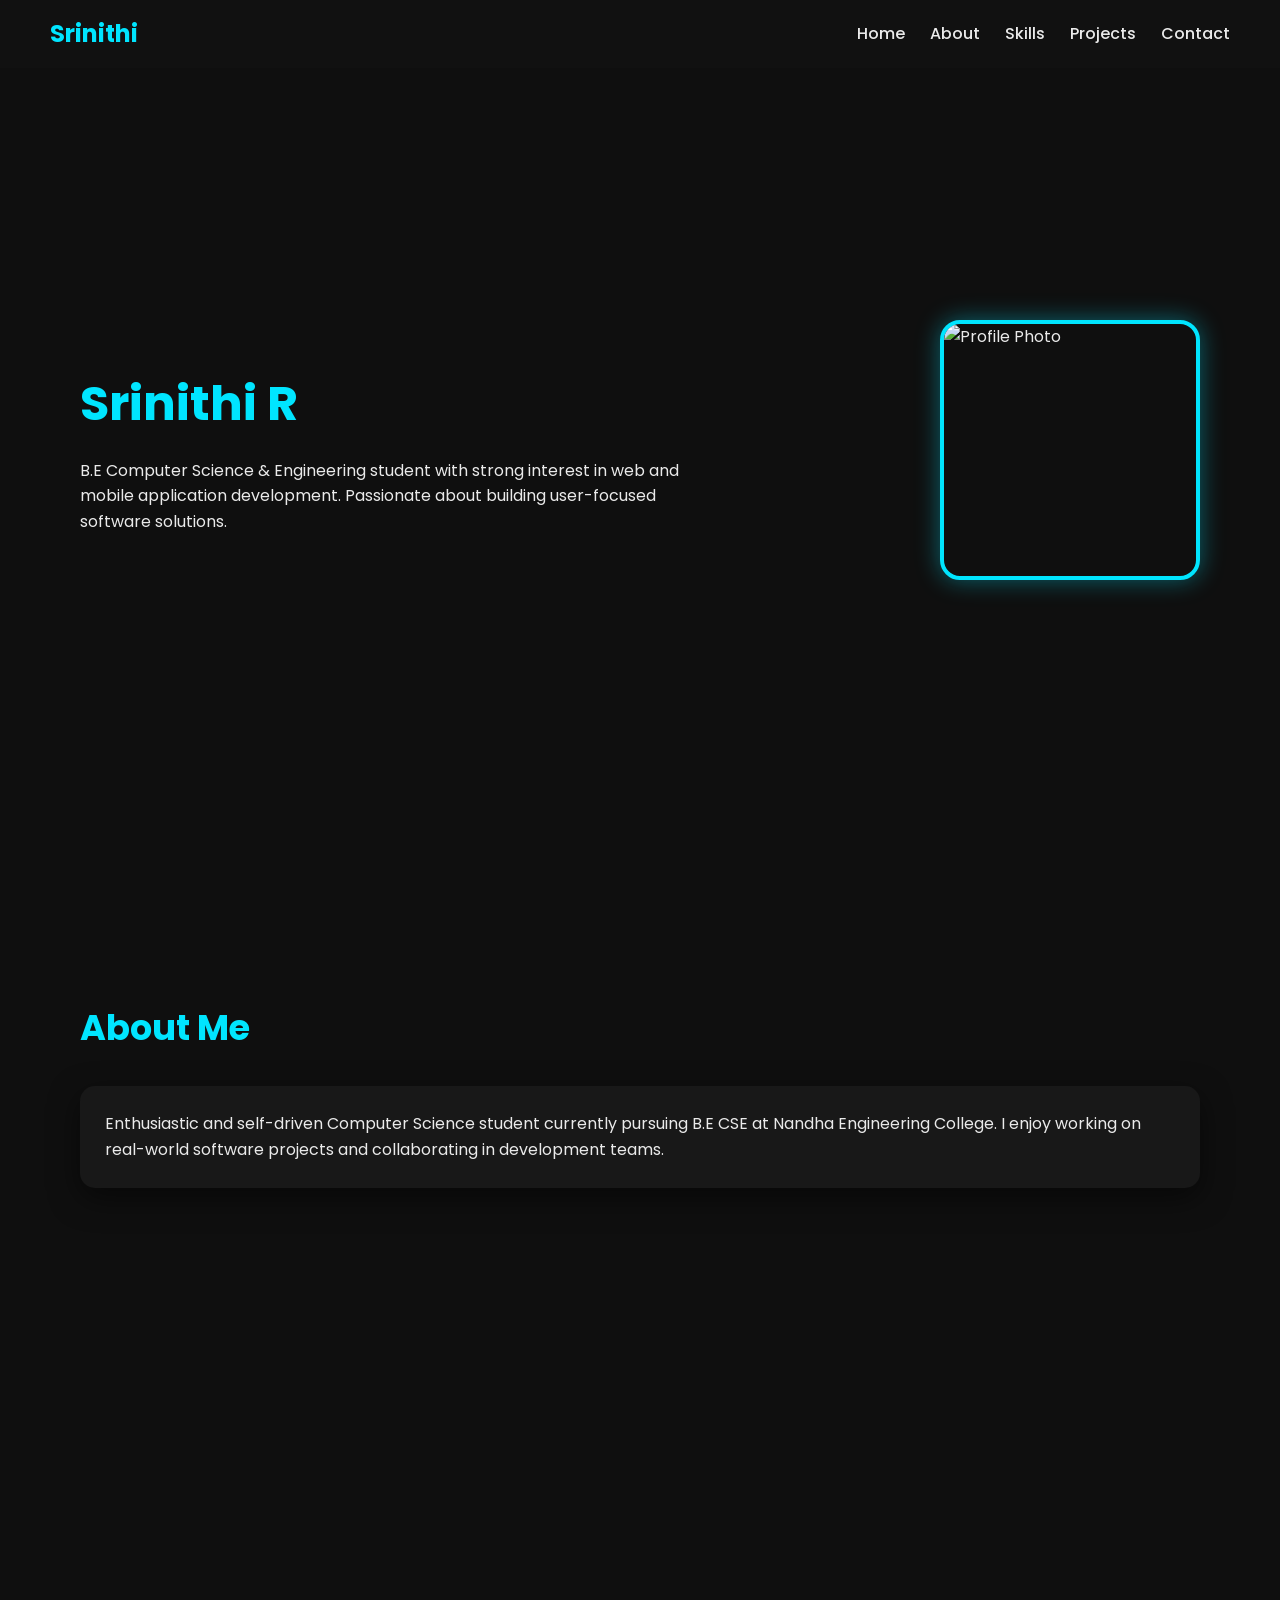
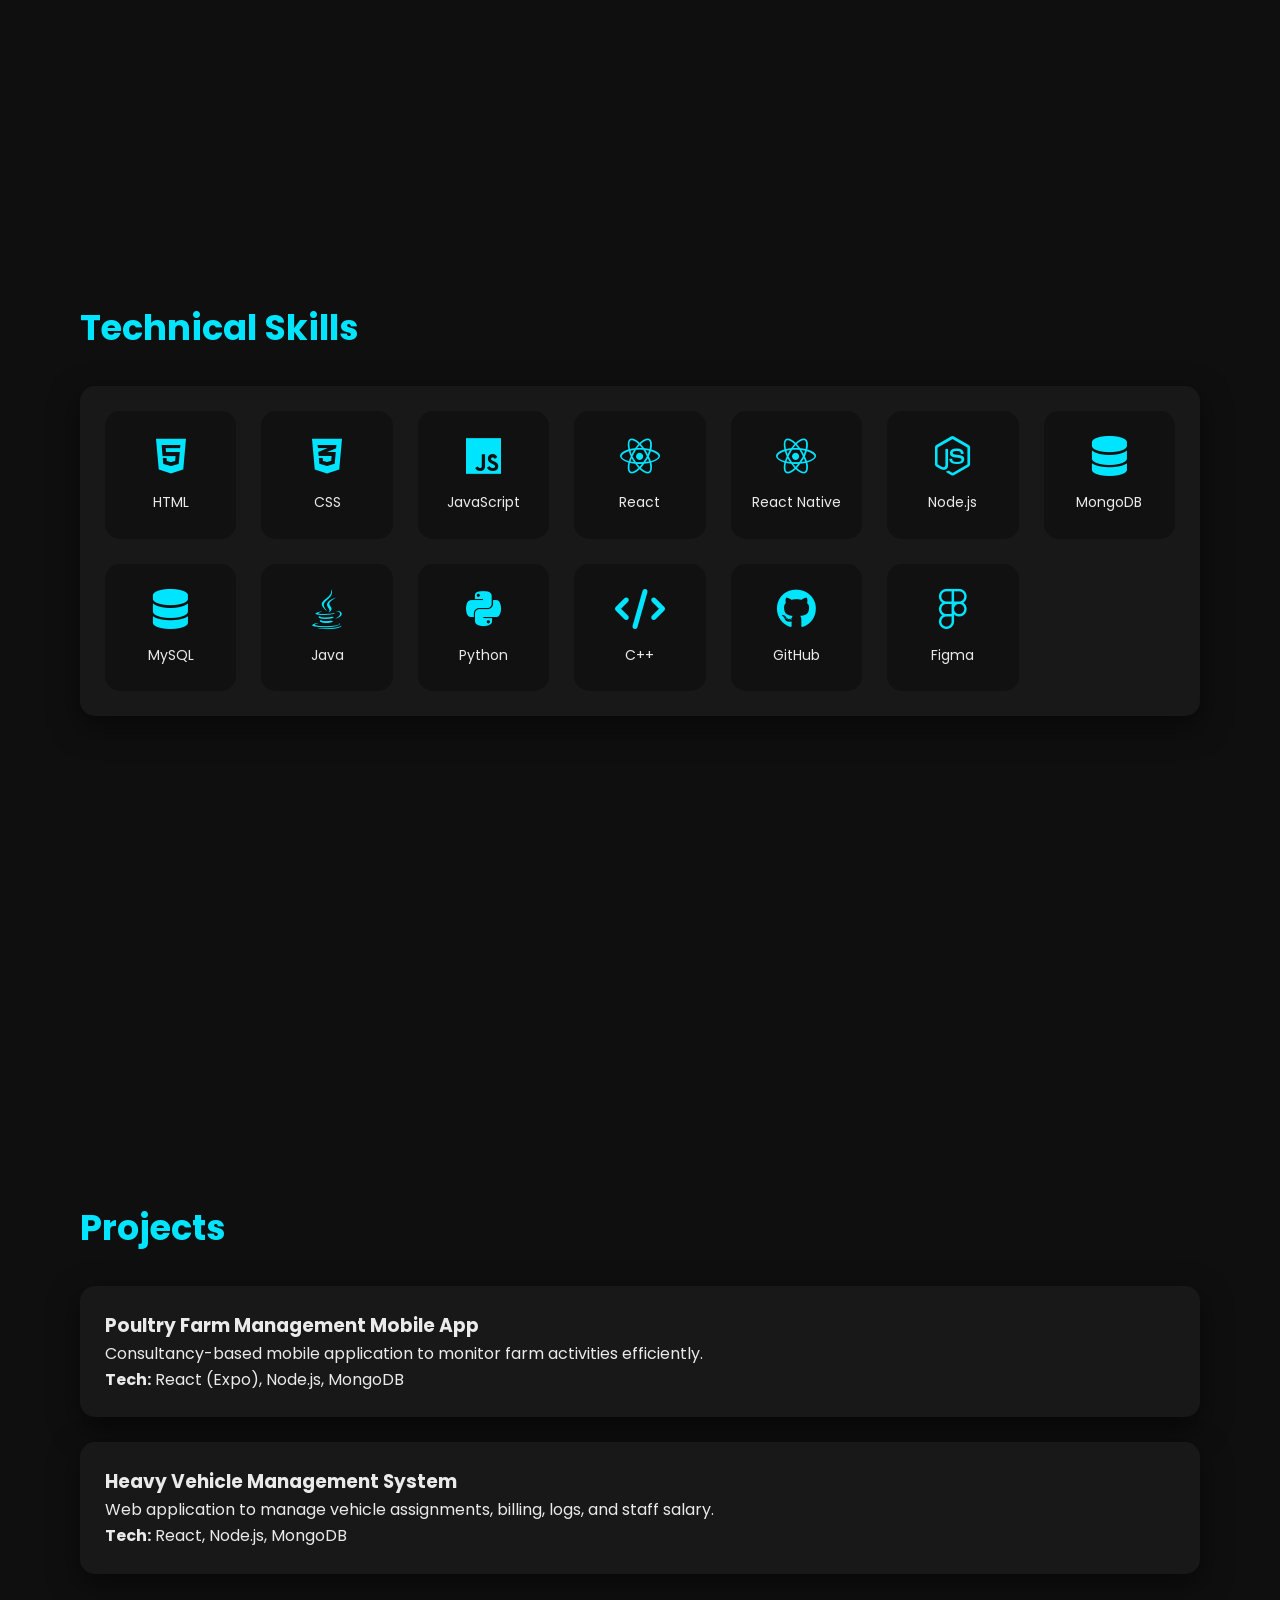
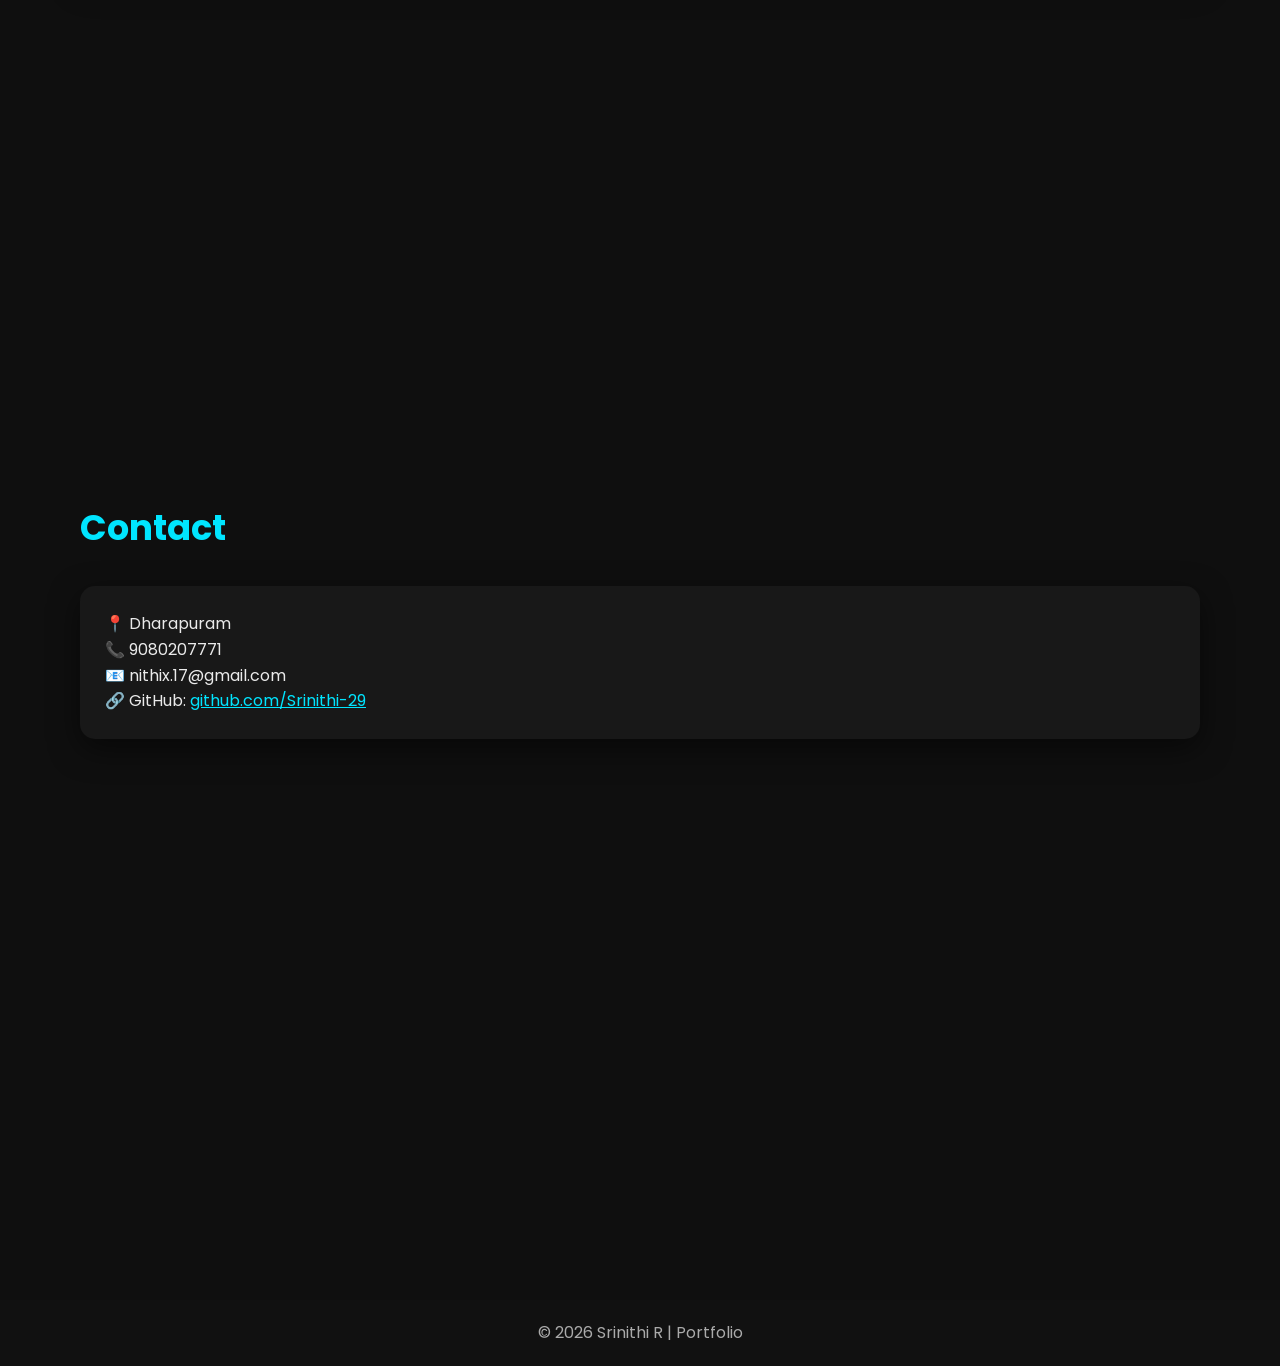
==== portfolio.html @ c56f1a08 "Add files via upload" ====
<!DOCTYPE html>
<html lang="en">
<head>
  <meta charset="UTF-8" />
  <meta name="viewport" content="width=device-width, initial-scale=1.0"/>
  <title>Srinithi R | Portfolio</title>

  <!-- Google Font -->
  <link href="https://fonts.googleapis.com/css2?family=Poppins:wght@300;400;600&display=swap" rel="stylesheet">

  <!-- AOS Animation -->
  <link href="https://unpkg.com/aos@2.3.1/dist/aos.css" rel="stylesheet">

  <link rel="stylesheet" href="https://cdnjs.cloudflare.com/ajax/libs/font-awesome/6.5.1/css/all.min.css">


  <style>
    * {
      margin: 0;
      padding: 0;
      box-sizing: border-box;
      font-family: 'Poppins', sans-serif;
    }

    html {
      scroll-behavior: smooth;
    }

    body {
      background: #0f0f0f;
      color: #eaeaea;
      line-height: 1.6;
    }

    /* Navbar */
    nav {
      position: fixed;
      width: 100%;
      background: #111;
      padding: 15px 50px;
      display: flex;
      justify-content: space-between;
      align-items: center;
      z-index: 1000;
    }

    nav h2 {
      color: #00e5ff;
    }

    nav ul {
      display: flex;
      list-style: none;
    }

    nav ul li {
      margin-left: 25px;
    }

    nav ul li a {
      text-decoration: none;
      color: #eaeaea;
      font-weight: 500;
    }

    nav ul li a:hover {
      color: #00e5ff;
    }

    section {
      padding: 100px 80px;
      min-height: 100vh;
    }

    /* Hero Section */
    .hero {
      display: flex;
      align-items: center;
      justify-content: space-between;
      gap: 50px;
    }

    .hero-text h1 {
      font-size: 3rem;
      color: #00e5ff;
    }

    .hero-text p {
      margin-top: 15px;
      max-width: 600px;
    }

    /* Profile Photo Frame */
    .profile-frame {
      width: 260px;
      height: 260px;
      border-radius: 20px;
      border: 4px solid #00e5ff;
      overflow: hidden;
      box-shadow: 0 0 25px rgba(0,229,255,0.4);
    }

    .profile-frame img {
      width: 100%;
      height: 100%;
      object-fit: cover;
    }

    h2.section-title {
      font-size: 2.2rem;
      color: #00e5ff;
      margin-bottom: 30px;
    }

    .card {
      background: #181818;
      padding: 25px;
      border-radius: 15px;
      margin-bottom: 25px;
      box-shadow: 0 10px 30px rgba(0,0,0,0.5);
    }

    .skills span {
      display: inline-block;
      background: #00e5ff;
      color: #000;
      padding: 8px 15px;
      margin: 8px;
      border-radius: 20px;
      font-size: 14px;
    }

    footer {
      background: #111;
      text-align: center;
      padding: 20px;
      color: #aaa;
    }

    a {
      color: #00e5ff;
    }

    @media(max-width: 900px) {
      .hero {
        flex-direction: column;
        text-align: center;
      }
      nav {
        padding: 15px 25px;
      }
      section {
        padding: 100px 30px;
      }
    }

    .skills-icons {
  display: grid;
  grid-template-columns: repeat(auto-fit, minmax(120px, 1fr));
  gap: 25px;
  text-align: center;
}

.skill {
  background: #111;
  padding: 25px 10px;
  border-radius: 15px;
  transition: transform 0.3s ease, box-shadow 0.3s ease;
}

.skill i {
  font-size: 40px;
  color: #00e5ff;
  margin-bottom: 10px;
}

.skill p {
  font-size: 14px;
  margin-top: 5px;
}

.skill:hover {
  transform: translateY(-8px);
  box-shadow: 0 10px 30px rgba(0,229,255,0.4);
}

  </style>
</head>
<body>

<!-- Navbar -->
<nav>
  <h2>Srinithi</h2>
  <ul>
    <li><a href="#home">Home</a></li>
    <li><a href="#about">About</a></li>
    <li><a href="#skills">Skills</a></li>
    <li><a href="#projects">Projects</a></li>
    <li><a href="#contact">Contact</a></li>
  </ul>
</nav>

<!-- Hero -->
<section class="hero" id="home">
  <div class="hero-text" data-aos="fade-right">
    <h1>Srinithi R</h1>
    <p>
      B.E Computer Science & Engineering student with strong interest in
      web and mobile application development. Passionate about building
      user-focused software solutions.
    </p>
  </div>

  <!-- PROFILE PHOTO FRAME -->
  <div class="profile-frame" data-aos="fade-left">
    <!-- 🔽 Replace this URL with your profile photo link -->
    <img src="https://via.placeholder.com/300" alt="Profile Photo">
  </div>
</section>

<!-- About -->
<section id="about">
  <h2 class="section-title" data-aos="fade-up">About Me</h2>
  <div class="card" data-aos="fade-up">
    <p>
      Enthusiastic and self-driven Computer Science student currently pursuing
      B.E CSE at Nandha Engineering College. I enjoy working on real-world
      software projects and collaborating in development teams.
    </p>
  </div>
</section>

<!-- Skills -->
<section id="skills">
  <h2 class="section-title" data-aos="fade-up">Technical Skills</h2>

  <div class="card skills-icons" data-aos="zoom-in">

    <div class="skill">
      <i class="fa-brands fa-html5"></i>
      <p>HTML</p>
    </div>

    <div class="skill">
      <i class="fa-brands fa-css3-alt"></i>
      <p>CSS</p>
    </div>

    <div class="skill">
      <i class="fa-brands fa-js"></i>
      <p>JavaScript</p>
    </div>

    <div class="skill">
      <i class="fa-brands fa-react"></i>
      <p>React</p>
    </div>

    <div class="skill">
      <i class="fa-brands fa-react"></i>
      <p>React Native</p>
    </div>

    <div class="skill">
      <i class="fa-brands fa-node-js"></i>
      <p>Node.js</p>
    </div>

    <div class="skill">
      <i class="fa-solid fa-database"></i>
      <p>MongoDB</p>
    </div>

    <div class="skill">
      <i class="fa-solid fa-database"></i>
      <p>MySQL</p>
    </div>

    <div class="skill">
      <i class="fa-brands fa-java"></i>
      <p>Java</p>
    </div>

    <div class="skill">
      <i class="fa-brands fa-python"></i>
      <p>Python</p>
    </div>

    <div class="skill">
      <i class="fa-solid fa-code"></i>
      <p>C++</p>
    </div>

    <div class="skill">
      <i class="fa-brands fa-github"></i>
      <p>GitHub</p>
    </div>

    <div class="skill">
      <i class="fa-brands fa-figma"></i>
      <p>Figma</p>
    </div>

  </div>
</section>


<!-- Projects -->
<section id="projects">
  <h2 class="section-title" data-aos="fade-up">Projects</h2>

  <div class="card" data-aos="fade-right">
    <h3>Poultry Farm Management Mobile App</h3>
    <p>
      Consultancy-based mobile application to monitor farm activities
      efficiently.
      <br><strong>Tech:</strong> React (Expo), Node.js, MongoDB
    </p>
  </div>

  <div class="card" data-aos="fade-left">
    <h3>Heavy Vehicle Management System</h3>
    <p>
      Web application to manage vehicle assignments, billing, logs, and staff salary.
      <br><strong>Tech:</strong> React, Node.js, MongoDB
    </p>
  </div>
</section>

<!-- Contact -->
<section id="contact">
  <h2 class="section-title" data-aos="fade-up">Contact</h2>
  <div class="card" data-aos="zoom-in">
    <p>📍 Dharapuram</p>
    <p>📞 9080207771</p>
    <p>📧 nithix.17@gmail.com</p>
    <p>🔗 GitHub: <a href="https://github.com/Srinithi-29" target="_blank">github.com/Srinithi-29</a></p>
  </div>
</section>

<footer>
  © 2026 Srinithi R | Portfolio
</footer>

<!-- AOS Script -->
<script src="https://unpkg.com/aos@2.3.1/dist/aos.js"></script>
<script>
  AOS.init({
    duration: 1000,
    once: true
  });
</script>

</body>
</html>
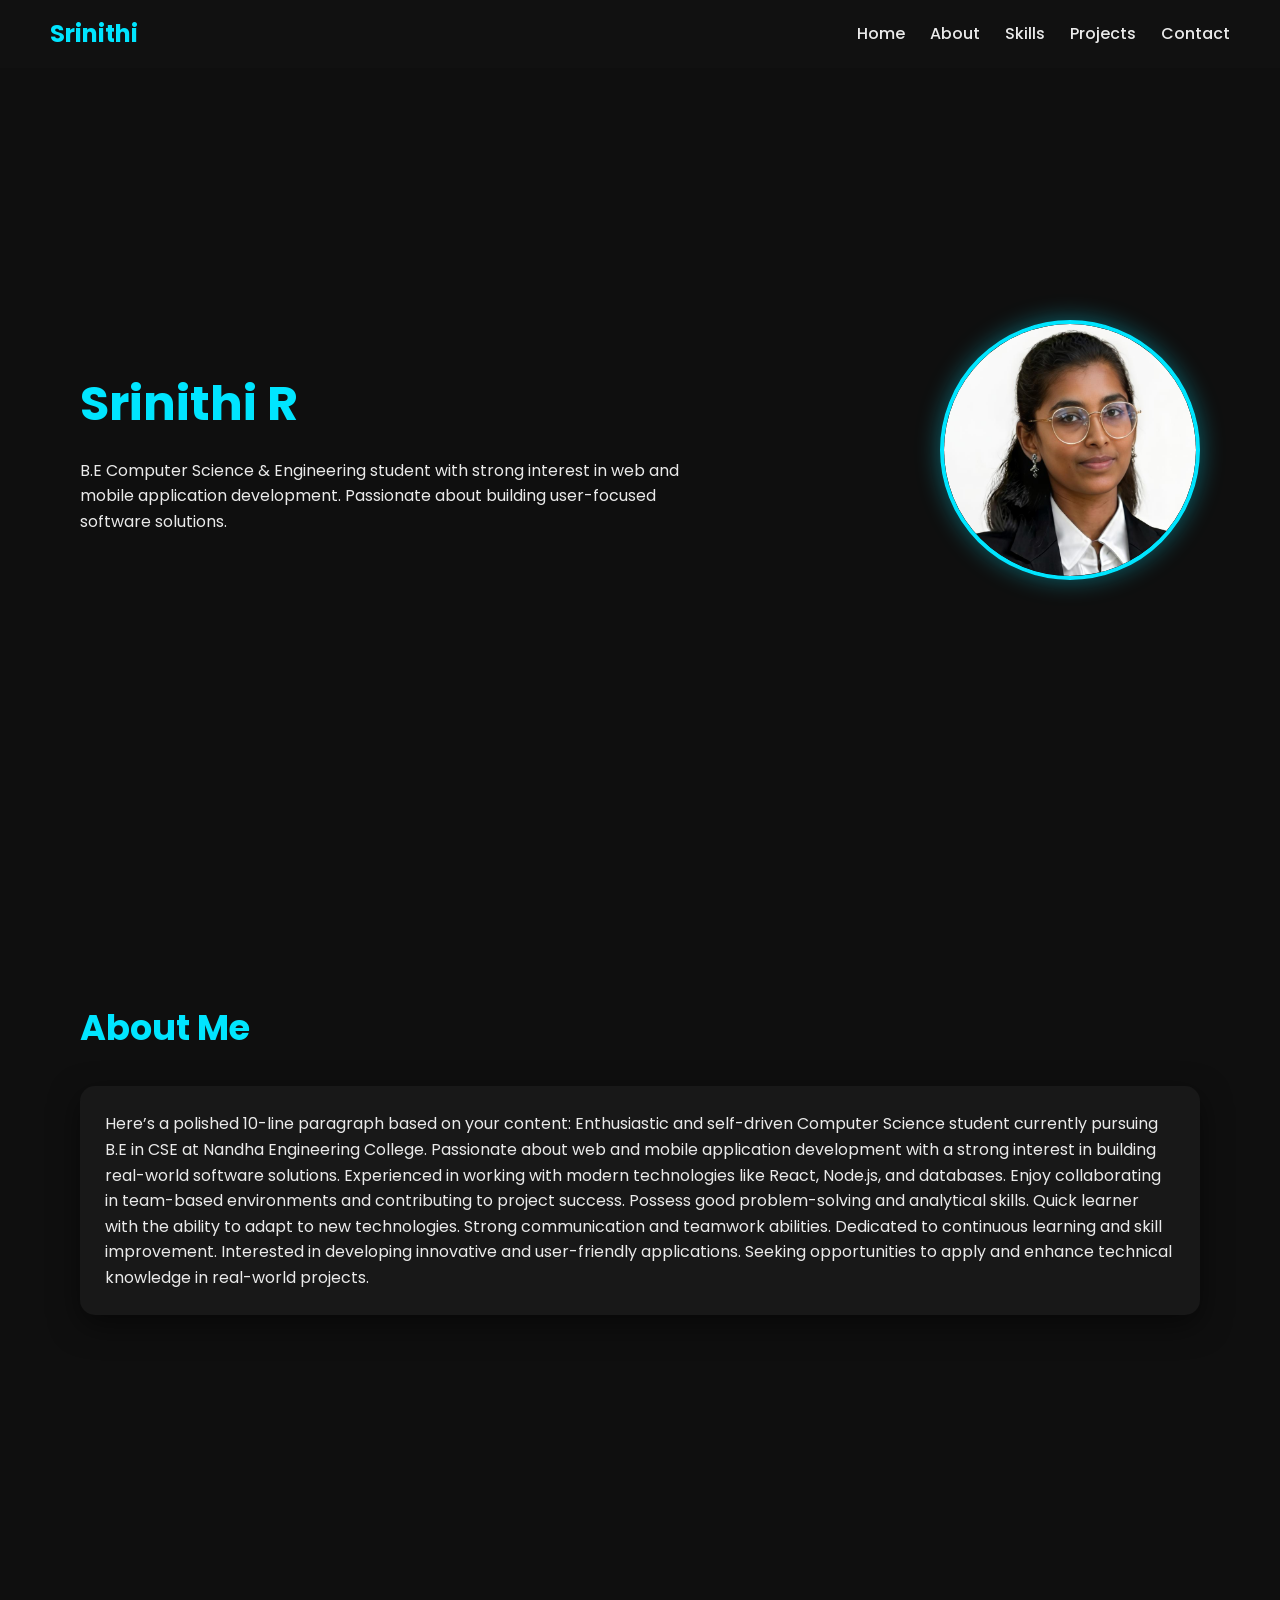
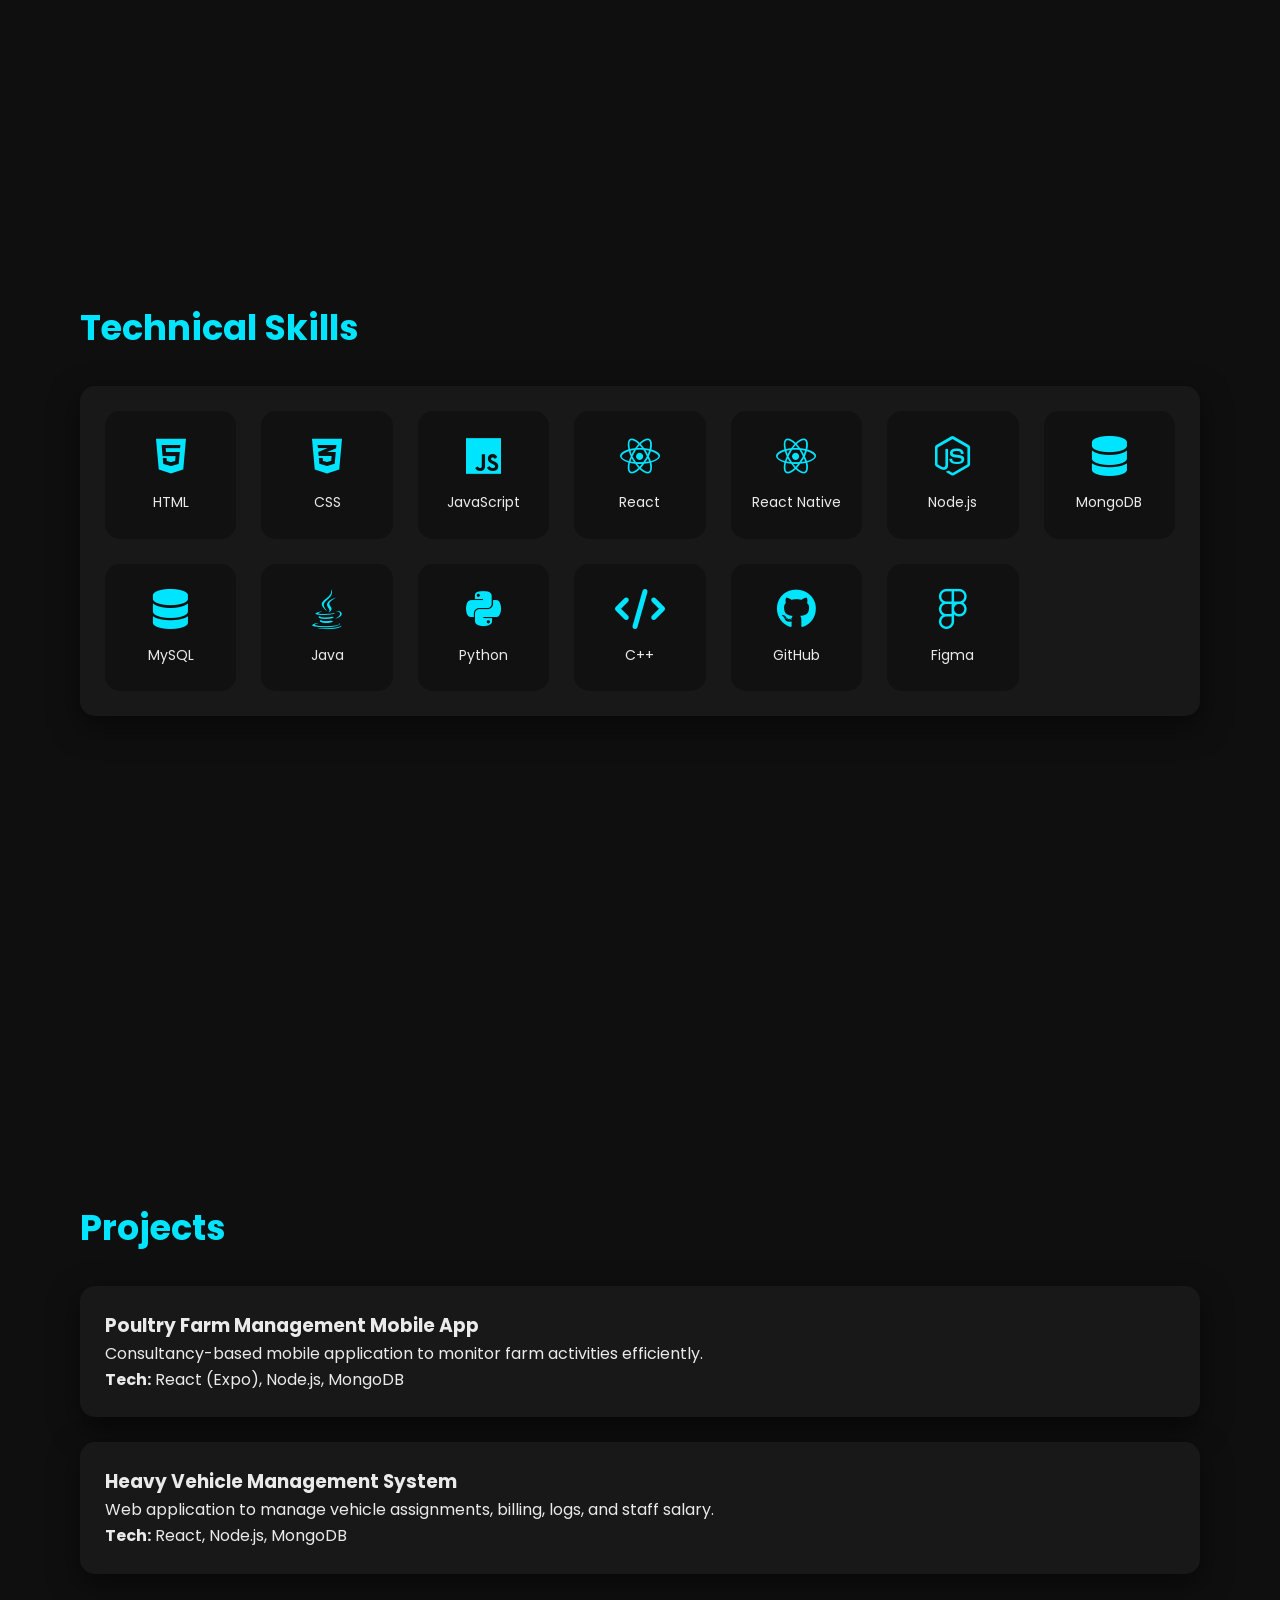
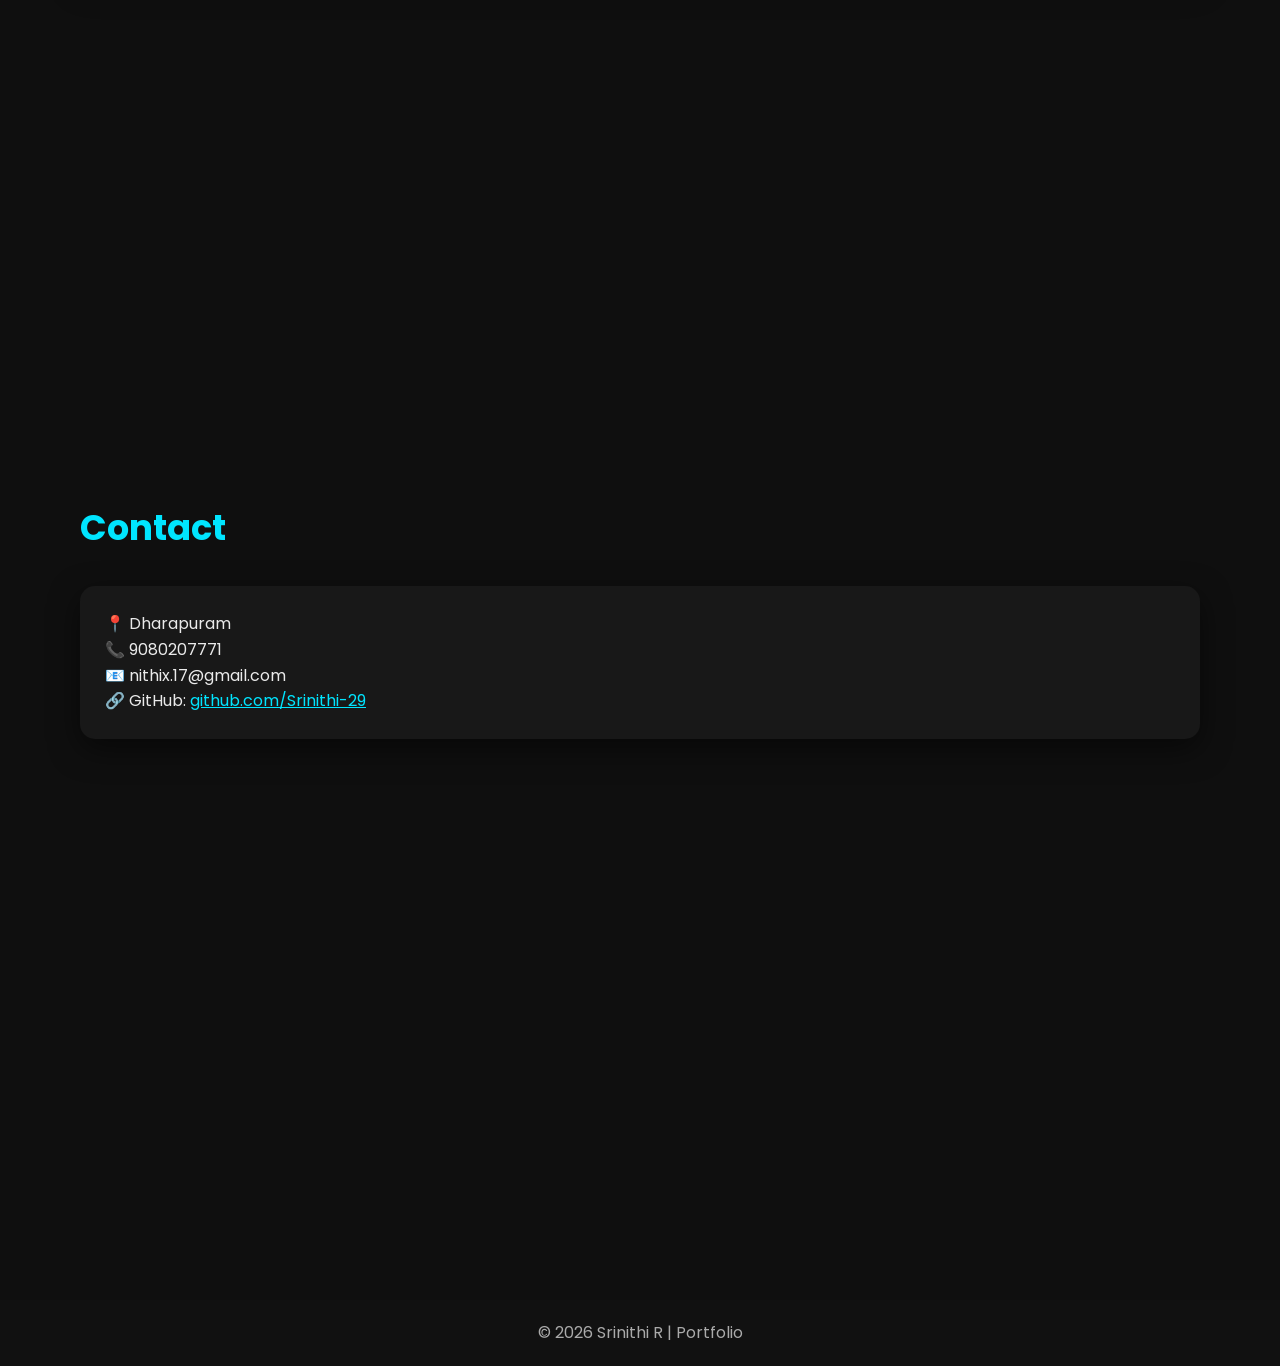
==== commit 368c1c37: "updated portfolio" ====
--- a/portfolio.html
+++ b/portfolio.html
@@ -94,7 +94,7 @@
     .profile-frame {
       width: 260px;
       height: 260px;
-      border-radius: 20px;
+      border-radius: 50%;
       border: 4px solid #00e5ff;
       overflow: hidden;
       box-shadow: 0 0 25px rgba(0,229,255,0.4);
@@ -103,6 +103,7 @@
     .profile-frame img {
       width: 100%;
       height: 100%;
+      border-radius: 50%;
       object-fit: cover;
     }
 
@@ -214,7 +215,7 @@
   <!-- PROFILE PHOTO FRAME -->
   <div class="profile-frame" data-aos="fade-left">
     <!-- 🔽 Replace this URL with your profile photo link -->
-    <img src="https://via.placeholder.com/300" alt="Profile Photo">
+    <img src="sri1.png" alt="Profile Photo">
   </div>
 </section>
 
@@ -223,9 +224,10 @@
   <h2 class="section-title" data-aos="fade-up">About Me</h2>
   <div class="card" data-aos="fade-up">
     <p>
-      Enthusiastic and self-driven Computer Science student currently pursuing
-      B.E CSE at Nandha Engineering College. I enjoy working on real-world
-      software projects and collaborating in development teams.
+Here’s a polished 10-line paragraph based on your content:
+
+Enthusiastic and self-driven Computer Science student currently pursuing B.E in CSE at Nandha Engineering College. Passionate about web and mobile application development with a strong interest in building real-world software solutions. Experienced in working with modern technologies like React, Node.js, and databases. Enjoy collaborating in team-based environments and contributing to project success. Possess good problem-solving and analytical skills. Quick learner with the ability to adapt to new technologies. Strong communication and teamwork abilities. Dedicated to continuous learning and skill improvement. Interested in developing innovative and user-friendly applications. Seeking opportunities to apply and enhance technical knowledge in real-world projects.
+
     </p>
   </div>
 </section>
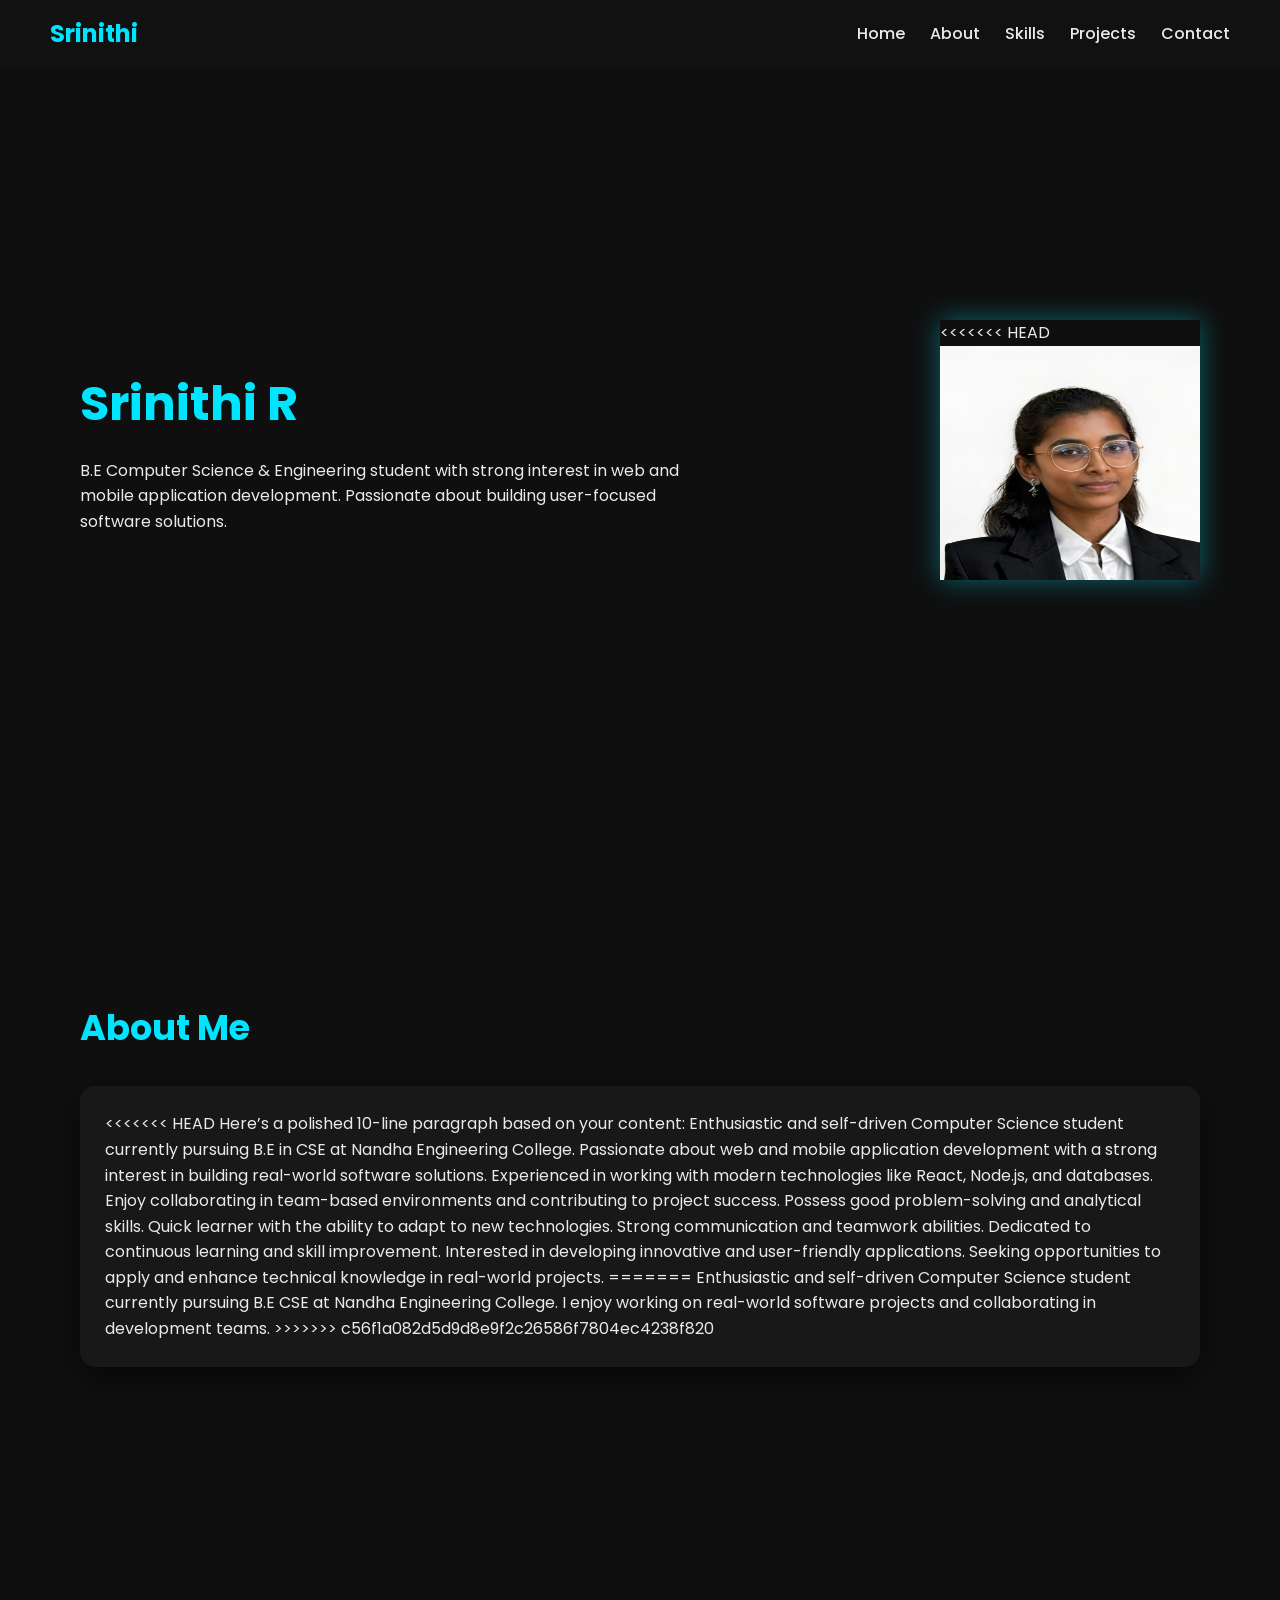
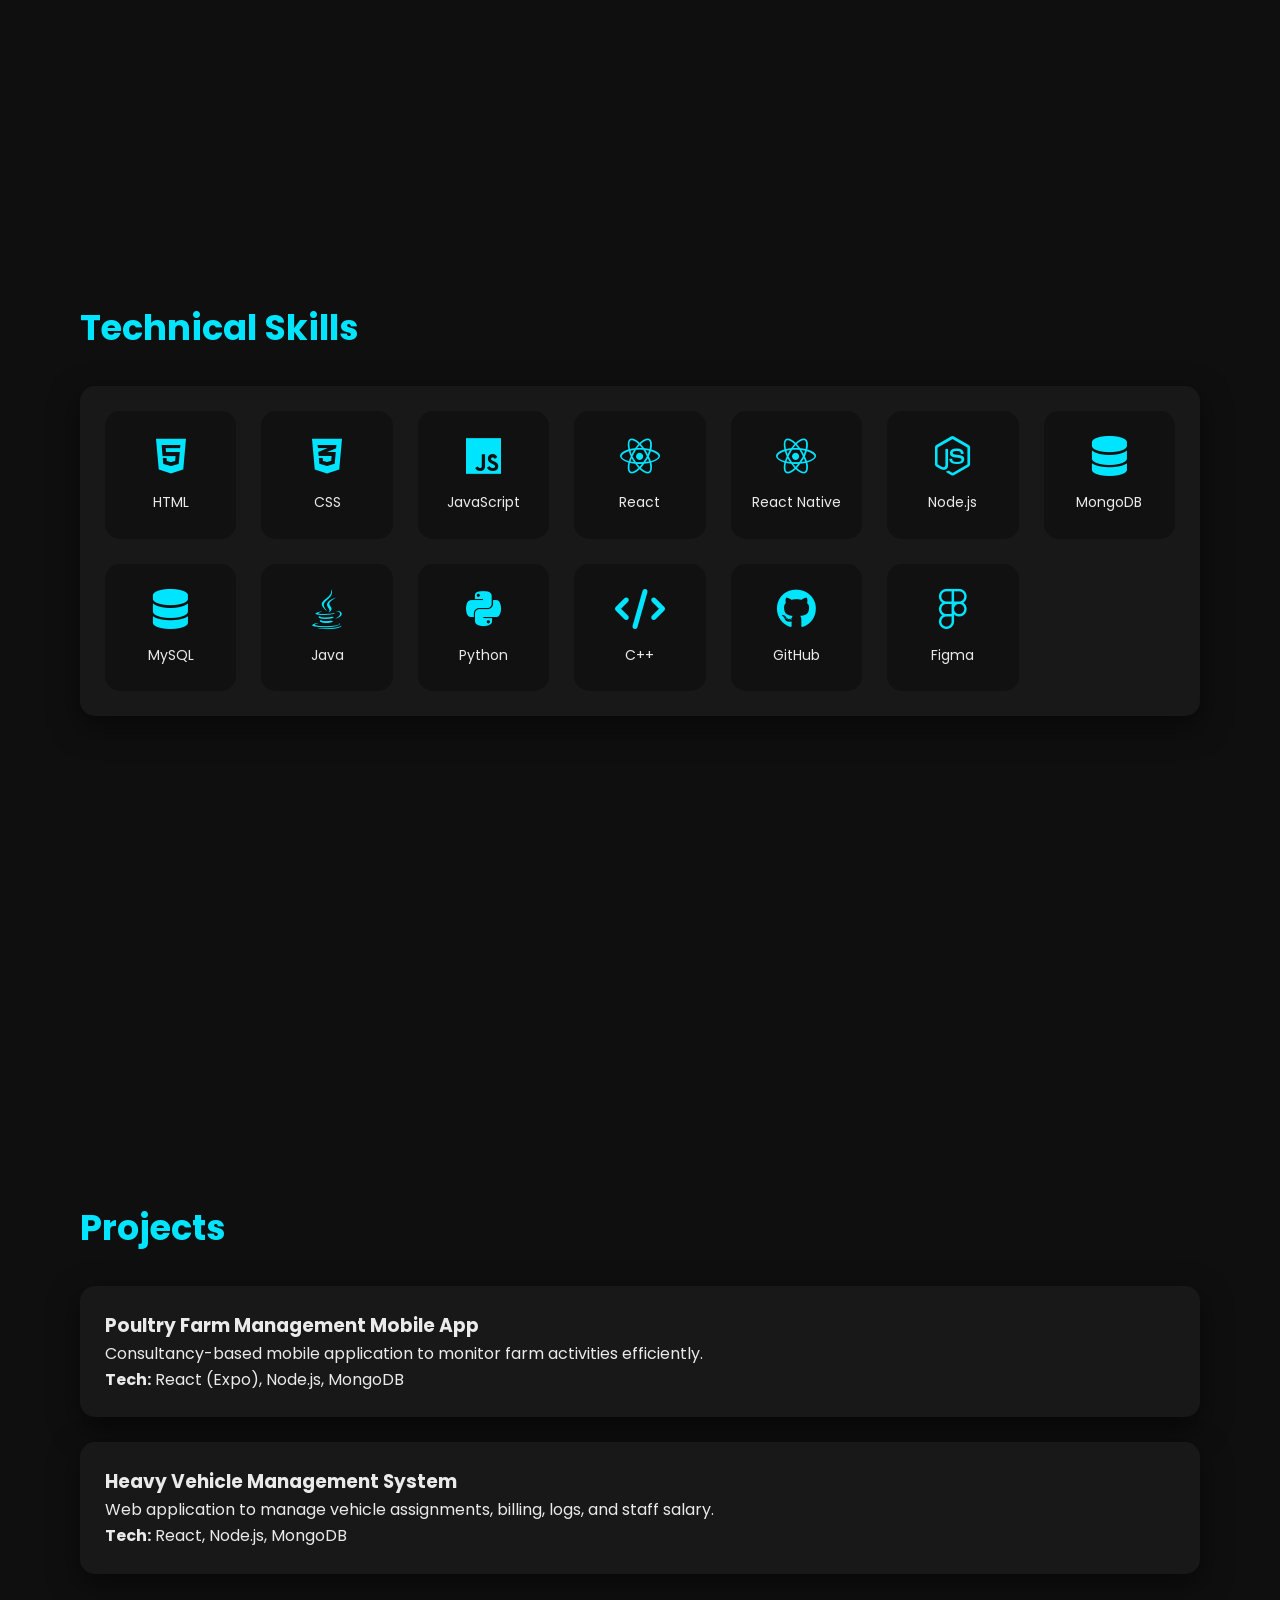
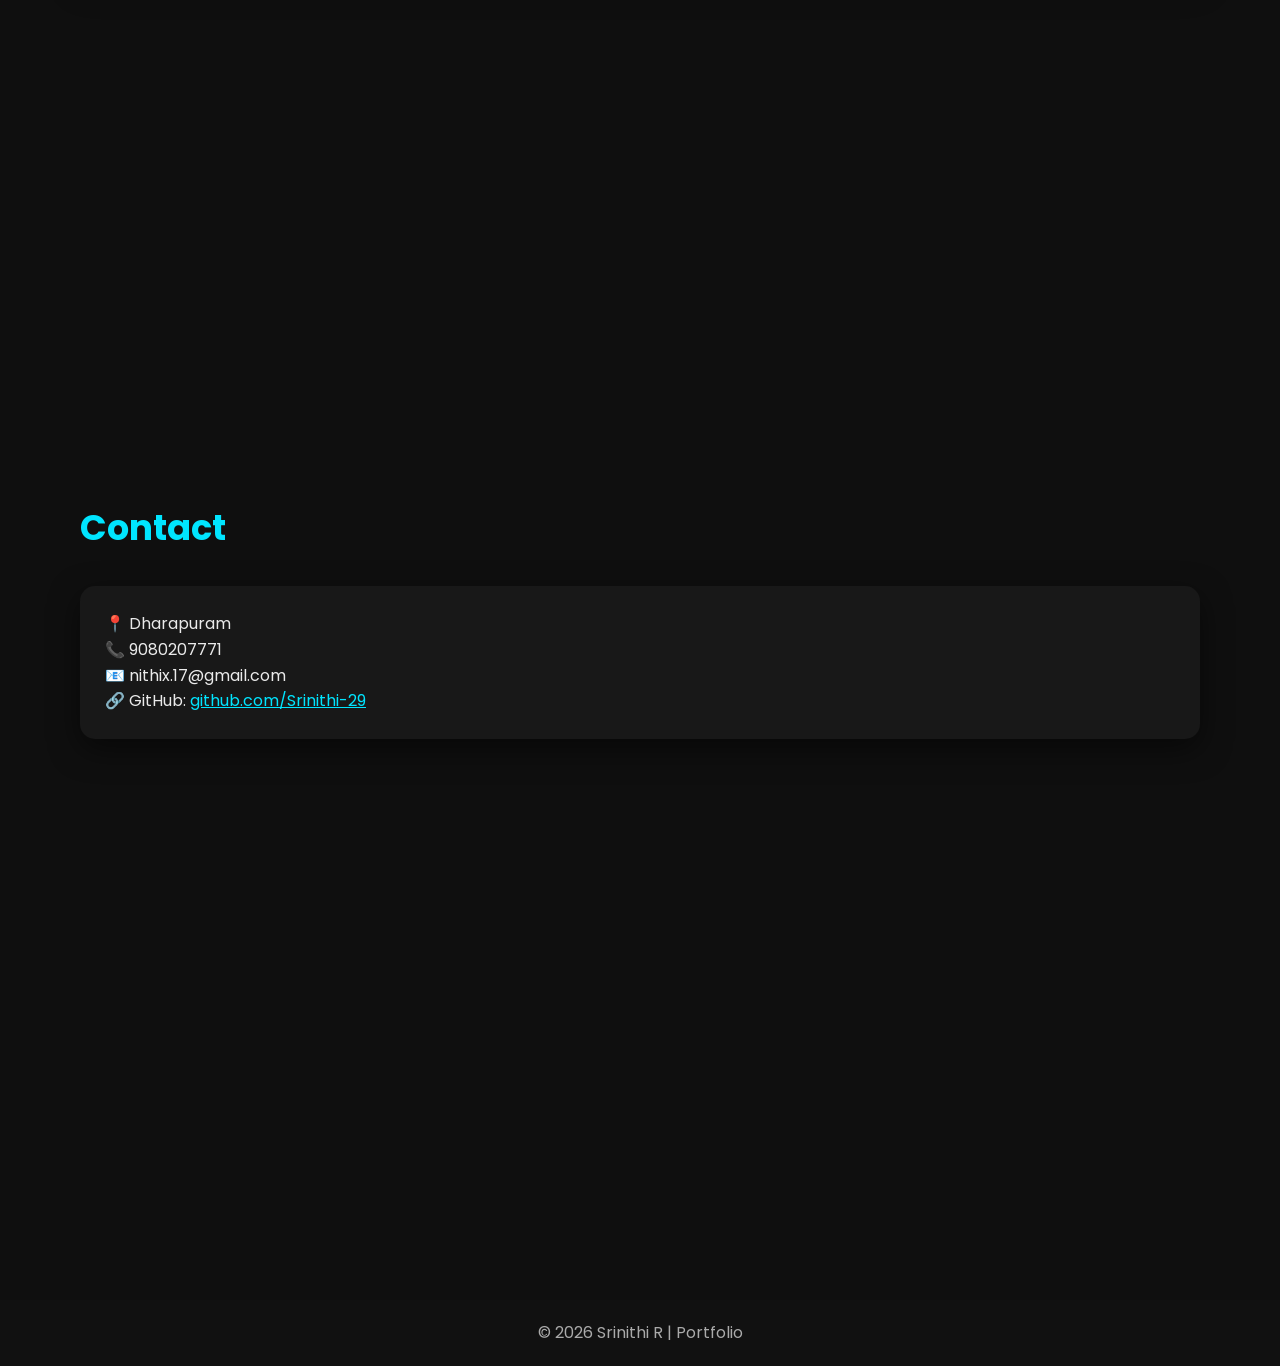
==== commit 399d1144: "resolved conflict" ====
--- a/portfolio.html
+++ b/portfolio.html
@@ -94,7 +94,11 @@
     .profile-frame {
       width: 260px;
       height: 260px;
+<<<<<<< HEAD
       border-radius: 50%;
+=======
+      border-radius: 20px;
+>>>>>>> c56f1a082d5d9d8e9f2c26586f7804ec4238f820
       border: 4px solid #00e5ff;
       overflow: hidden;
       box-shadow: 0 0 25px rgba(0,229,255,0.4);
@@ -103,7 +107,10 @@
     .profile-frame img {
       width: 100%;
       height: 100%;
+<<<<<<< HEAD
       border-radius: 50%;
+=======
+>>>>>>> c56f1a082d5d9d8e9f2c26586f7804ec4238f820
       object-fit: cover;
     }
 
@@ -215,7 +222,11 @@
   <!-- PROFILE PHOTO FRAME -->
   <div class="profile-frame" data-aos="fade-left">
     <!-- 🔽 Replace this URL with your profile photo link -->
+<<<<<<< HEAD
     <img src="sri1.png" alt="Profile Photo">
+=======
+    <img src="https://via.placeholder.com/300" alt="Profile Photo">
+>>>>>>> c56f1a082d5d9d8e9f2c26586f7804ec4238f820
   </div>
 </section>
 
@@ -224,10 +235,16 @@
   <h2 class="section-title" data-aos="fade-up">About Me</h2>
   <div class="card" data-aos="fade-up">
     <p>
+<<<<<<< HEAD
 Here’s a polished 10-line paragraph based on your content:
 
 Enthusiastic and self-driven Computer Science student currently pursuing B.E in CSE at Nandha Engineering College. Passionate about web and mobile application development with a strong interest in building real-world software solutions. Experienced in working with modern technologies like React, Node.js, and databases. Enjoy collaborating in team-based environments and contributing to project success. Possess good problem-solving and analytical skills. Quick learner with the ability to adapt to new technologies. Strong communication and teamwork abilities. Dedicated to continuous learning and skill improvement. Interested in developing innovative and user-friendly applications. Seeking opportunities to apply and enhance technical knowledge in real-world projects.
 
+=======
+      Enthusiastic and self-driven Computer Science student currently pursuing
+      B.E CSE at Nandha Engineering College. I enjoy working on real-world
+      software projects and collaborating in development teams.
+>>>>>>> c56f1a082d5d9d8e9f2c26586f7804ec4238f820
     </p>
   </div>
 </section>
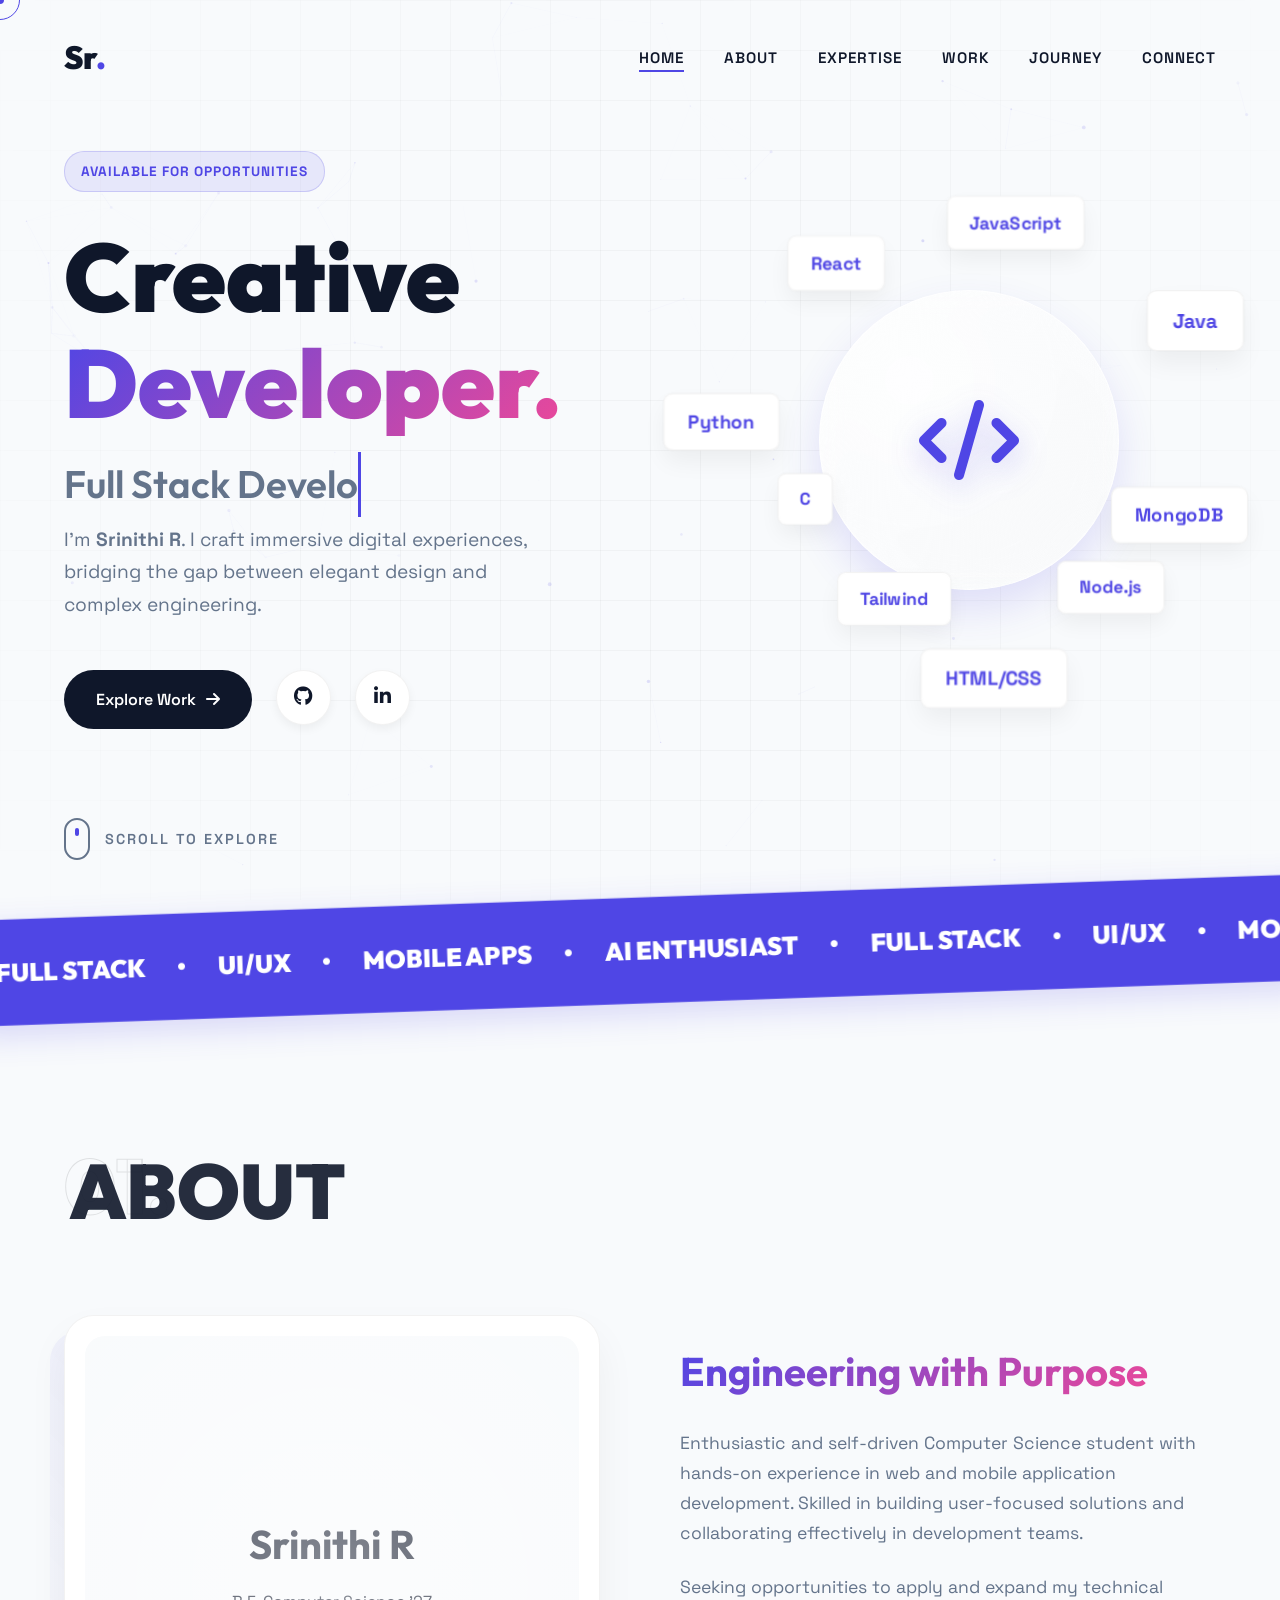
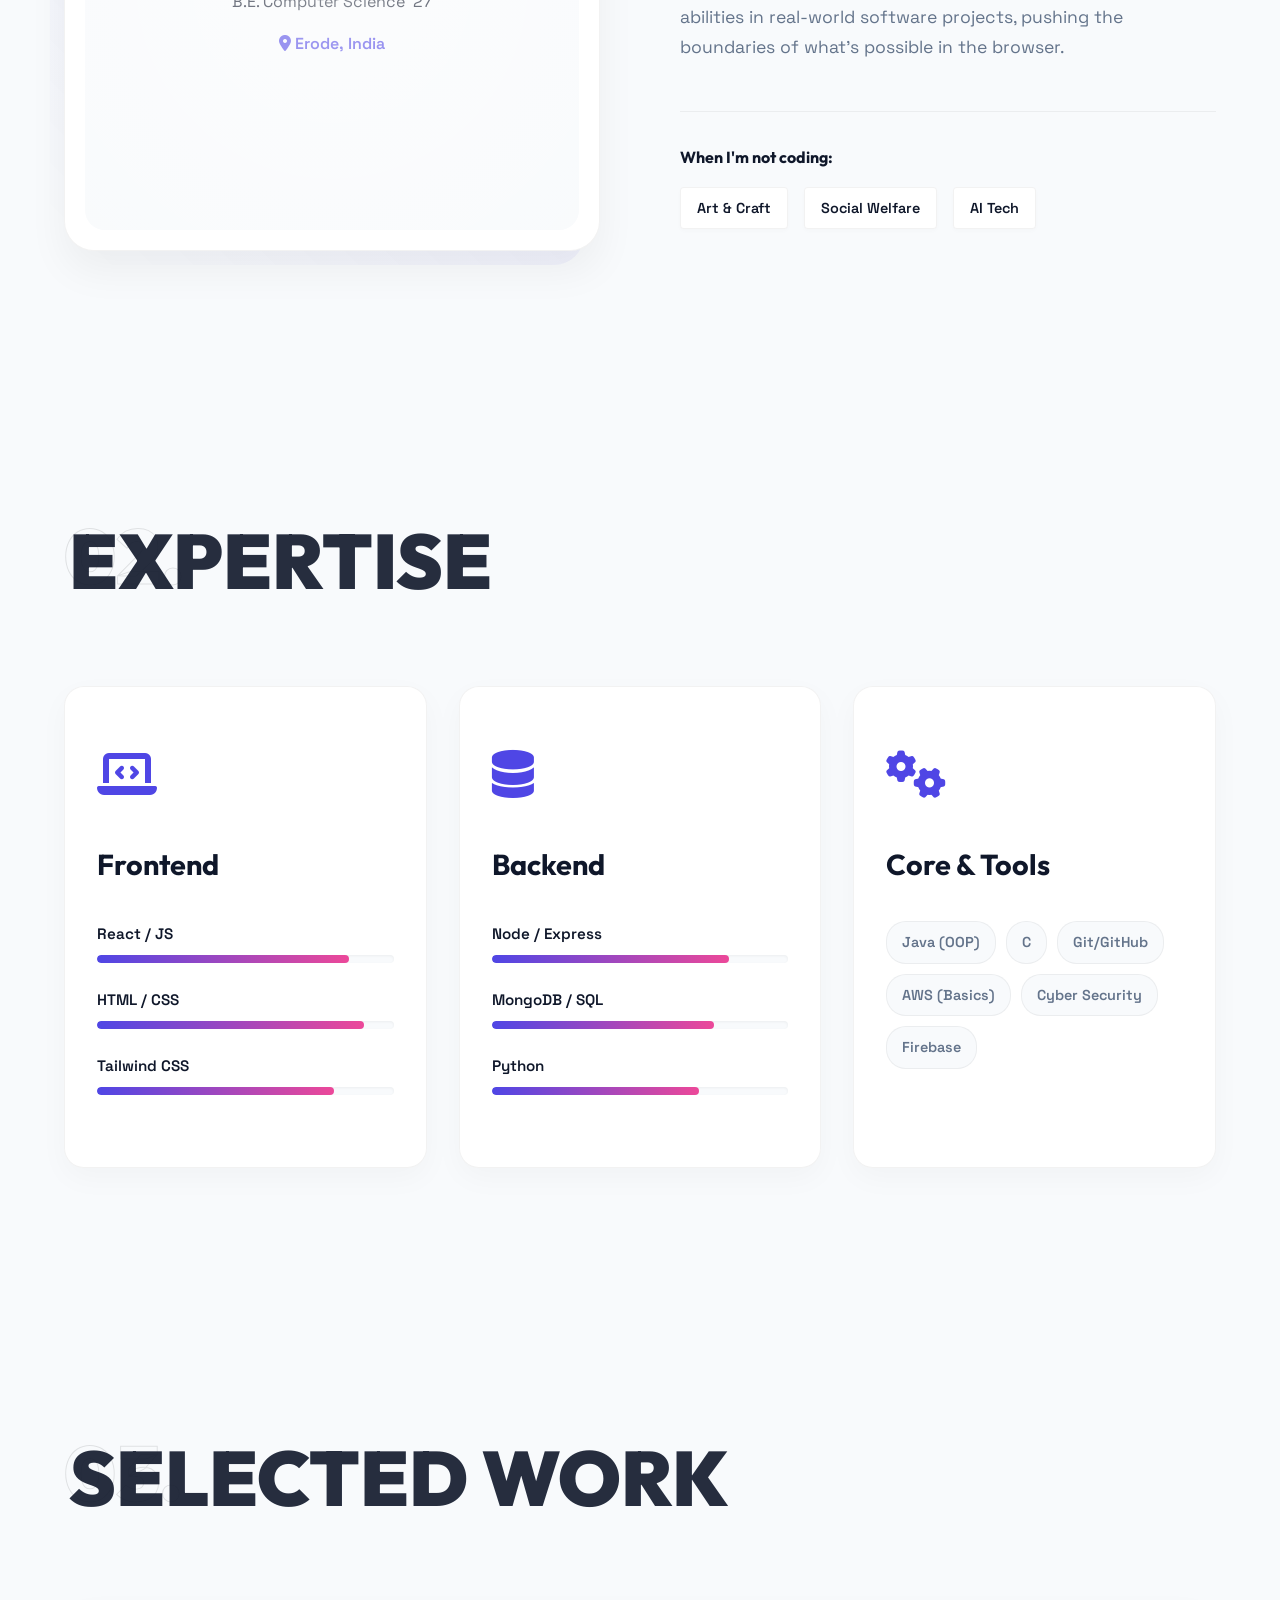
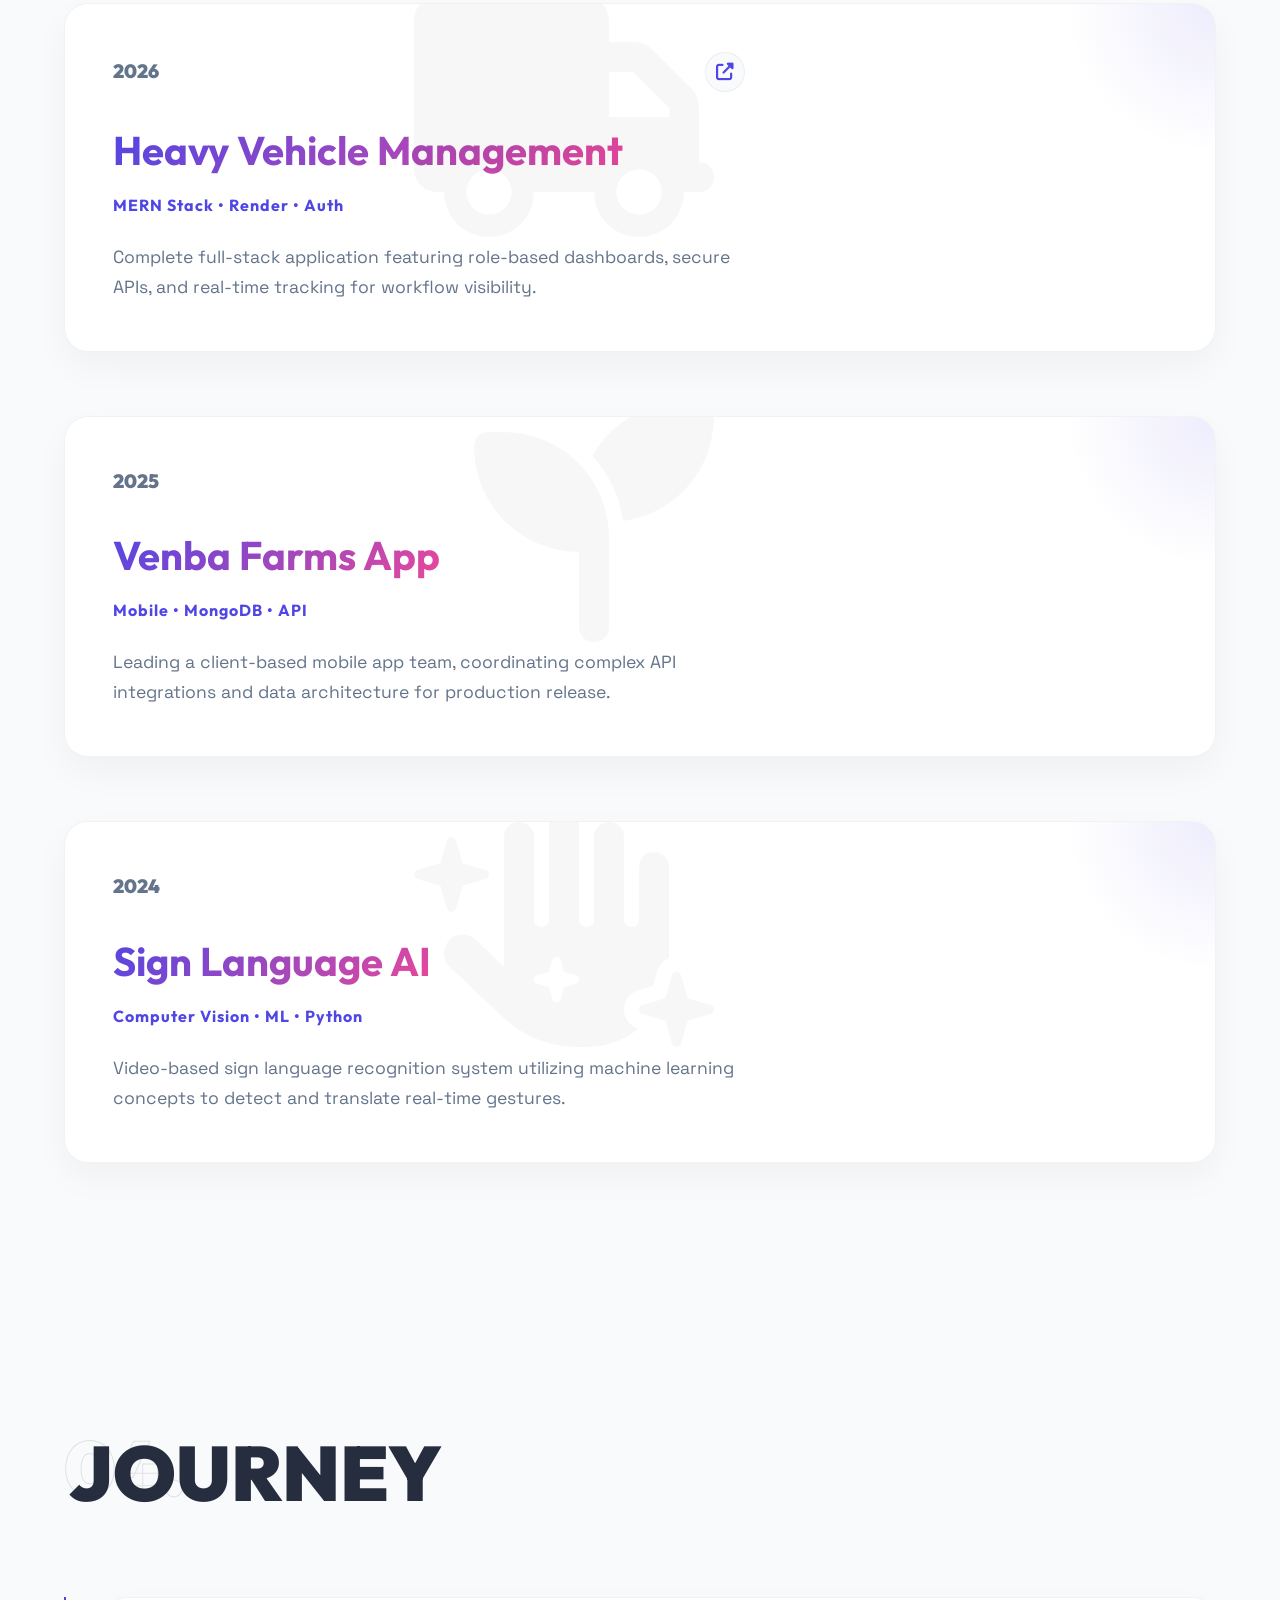
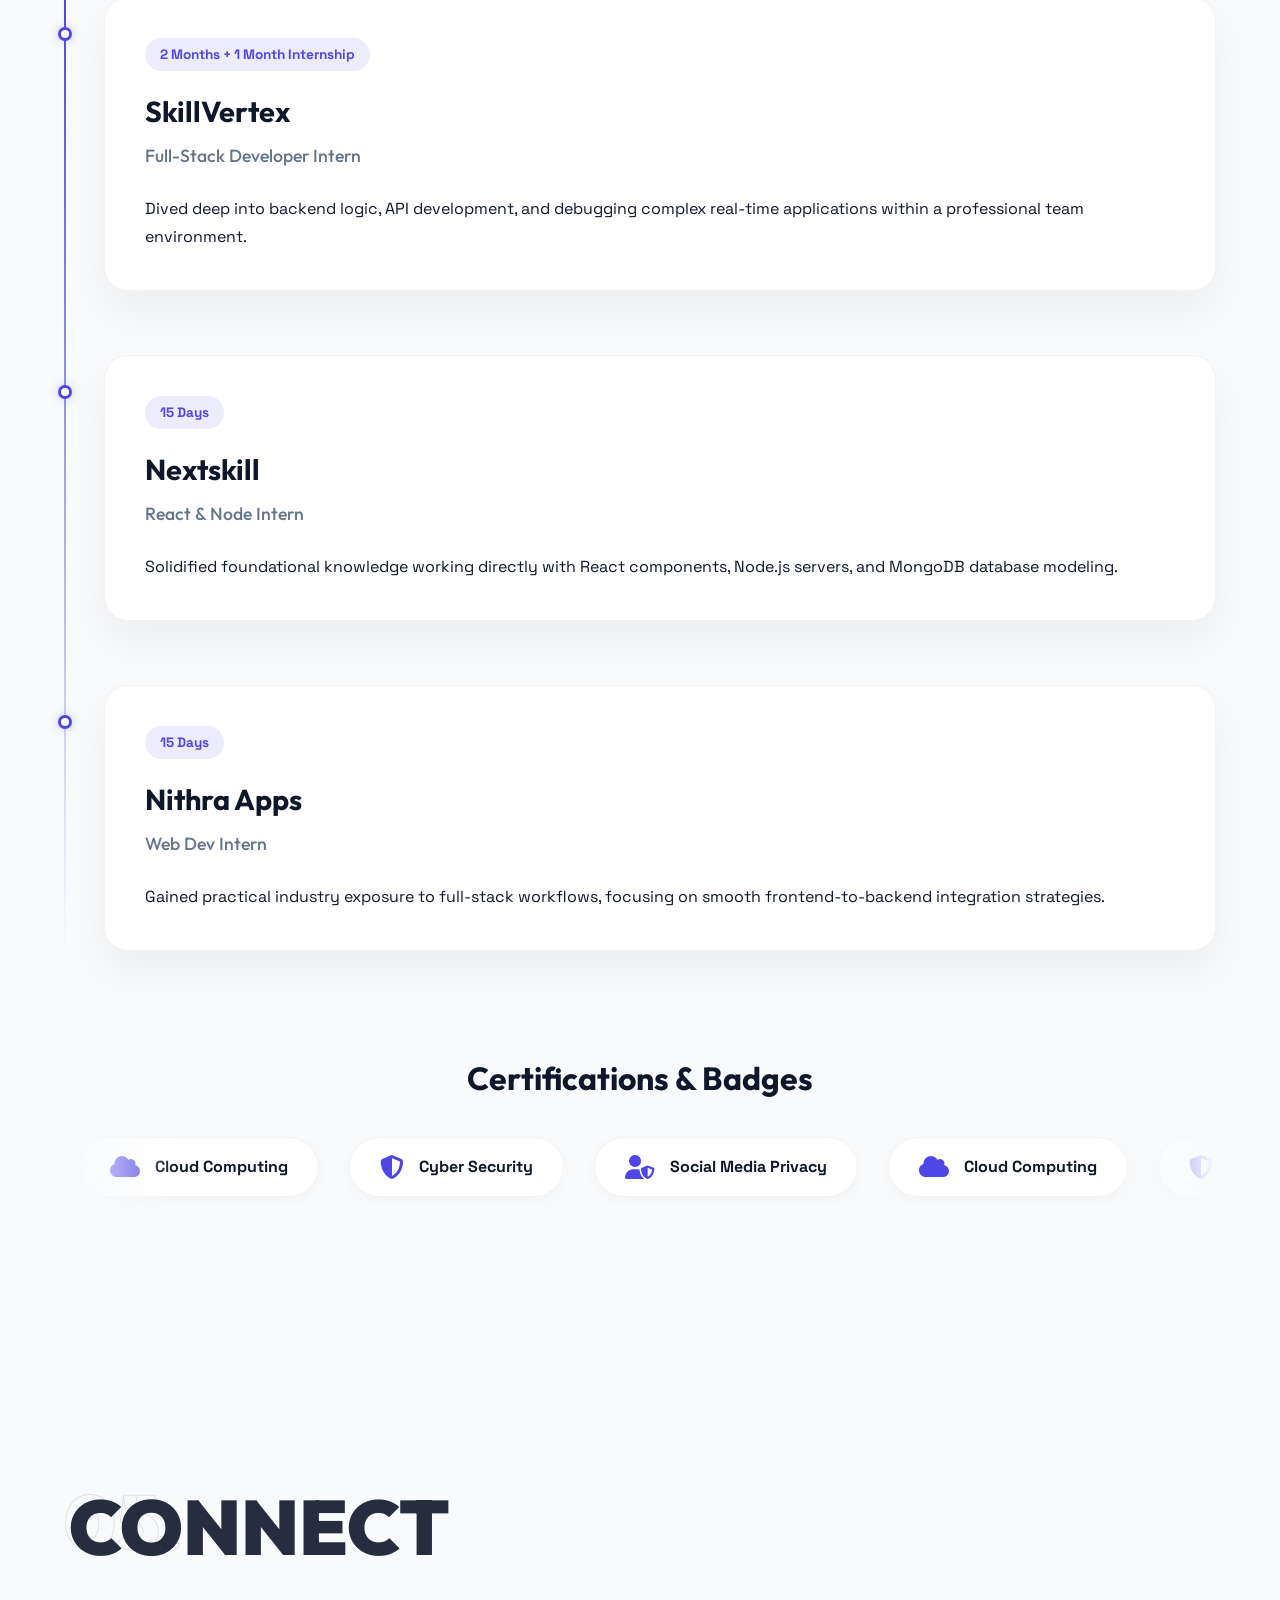
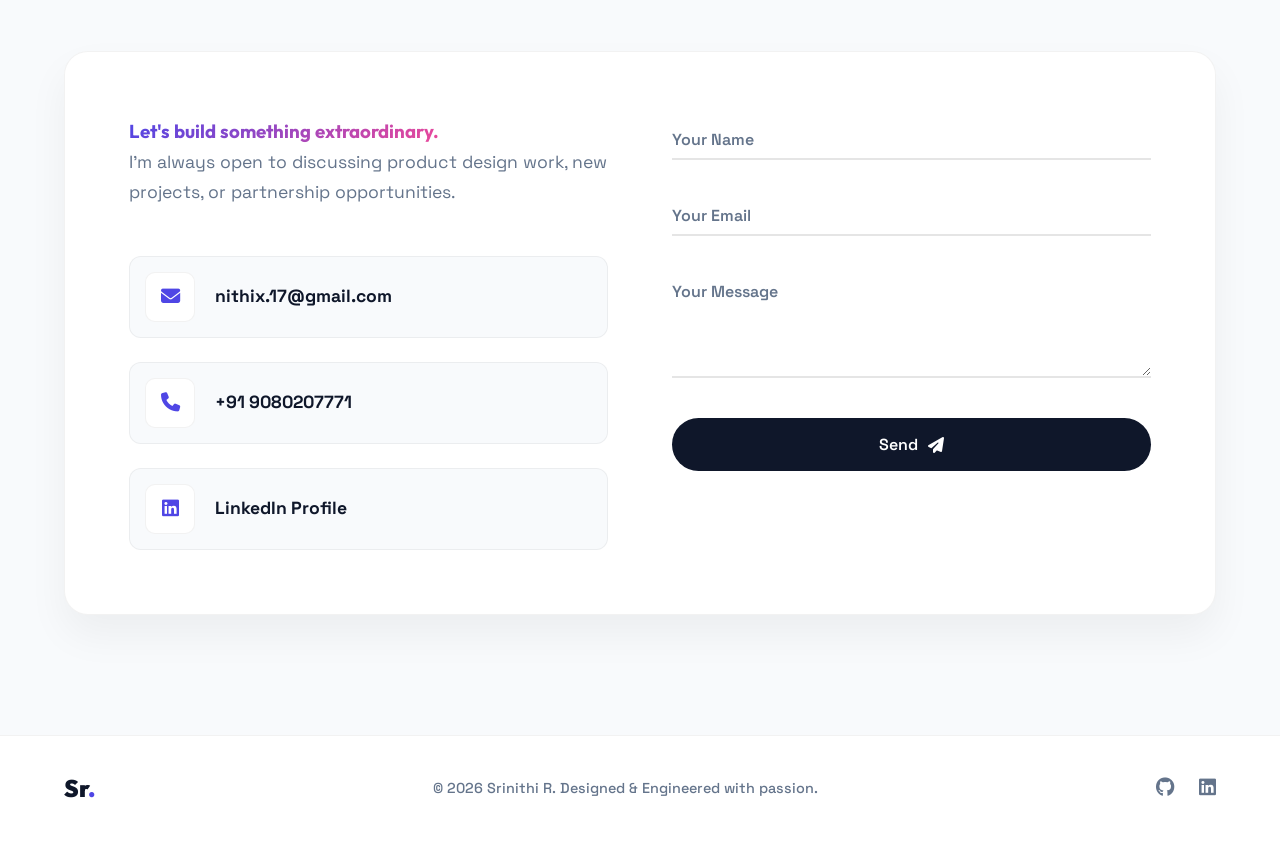
==== commit 74206b9f: "feat: update portfolio with latest changes" ====
--- a/portfolio.html
+++ b/portfolio.html
@@ -1,374 +1,363 @@
 <!DOCTYPE html>
 <html lang="en">
 <head>
-  <meta charset="UTF-8" />
-  <meta name="viewport" content="width=device-width, initial-scale=1.0"/>
-  <title>Srinithi R | Portfolio</title>
-
-  <!-- Google Font -->
-  <link href="https://fonts.googleapis.com/css2?family=Poppins:wght@300;400;600&display=swap" rel="stylesheet">
-
-  <!-- AOS Animation -->
-  <link href="https://unpkg.com/aos@2.3.1/dist/aos.css" rel="stylesheet">
-
-  <link rel="stylesheet" href="https://cdnjs.cloudflare.com/ajax/libs/font-awesome/6.5.1/css/all.min.css">
-
-
-  <style>
-    * {
-      margin: 0;
-      padding: 0;
-      box-sizing: border-box;
-      font-family: 'Poppins', sans-serif;
-    }
-
-    html {
-      scroll-behavior: smooth;
-    }
-
-    body {
-      background: #0f0f0f;
-      color: #eaeaea;
-      line-height: 1.6;
-    }
-
-    /* Navbar */
-    nav {
-      position: fixed;
-      width: 100%;
-      background: #111;
-      padding: 15px 50px;
-      display: flex;
-      justify-content: space-between;
-      align-items: center;
-      z-index: 1000;
-    }
-
-    nav h2 {
-      color: #00e5ff;
-    }
-
-    nav ul {
-      display: flex;
-      list-style: none;
-    }
-
-    nav ul li {
-      margin-left: 25px;
-    }
-
-    nav ul li a {
-      text-decoration: none;
-      color: #eaeaea;
-      font-weight: 500;
-    }
-
-    nav ul li a:hover {
-      color: #00e5ff;
-    }
-
-    section {
-      padding: 100px 80px;
-      min-height: 100vh;
-    }
-
-    /* Hero Section */
-    .hero {
-      display: flex;
-      align-items: center;
-      justify-content: space-between;
-      gap: 50px;
-    }
-
-    .hero-text h1 {
-      font-size: 3rem;
-      color: #00e5ff;
-    }
-
-    .hero-text p {
-      margin-top: 15px;
-      max-width: 600px;
-    }
-
-    /* Profile Photo Frame */
-    .profile-frame {
-      width: 260px;
-      height: 260px;
-<<<<<<< HEAD
-      border-radius: 50%;
-=======
-      border-radius: 20px;
->>>>>>> c56f1a082d5d9d8e9f2c26586f7804ec4238f820
-      border: 4px solid #00e5ff;
-      overflow: hidden;
-      box-shadow: 0 0 25px rgba(0,229,255,0.4);
-    }
-
-    .profile-frame img {
-      width: 100%;
-      height: 100%;
-<<<<<<< HEAD
-      border-radius: 50%;
-=======
->>>>>>> c56f1a082d5d9d8e9f2c26586f7804ec4238f820
-      object-fit: cover;
-    }
-
-    h2.section-title {
-      font-size: 2.2rem;
-      color: #00e5ff;
-      margin-bottom: 30px;
-    }
-
-    .card {
-      background: #181818;
-      padding: 25px;
-      border-radius: 15px;
-      margin-bottom: 25px;
-      box-shadow: 0 10px 30px rgba(0,0,0,0.5);
-    }
-
-    .skills span {
-      display: inline-block;
-      background: #00e5ff;
-      color: #000;
-      padding: 8px 15px;
-      margin: 8px;
-      border-radius: 20px;
-      font-size: 14px;
-    }
-
-    footer {
-      background: #111;
-      text-align: center;
-      padding: 20px;
-      color: #aaa;
-    }
-
-    a {
-      color: #00e5ff;
-    }
-
-    @media(max-width: 900px) {
-      .hero {
-        flex-direction: column;
-        text-align: center;
-      }
-      nav {
-        padding: 15px 25px;
-      }
-      section {
-        padding: 100px 30px;
-      }
-    }
-
-    .skills-icons {
-  display: grid;
-  grid-template-columns: repeat(auto-fit, minmax(120px, 1fr));
-  gap: 25px;
-  text-align: center;
-}
-
-.skill {
-  background: #111;
-  padding: 25px 10px;
-  border-radius: 15px;
-  transition: transform 0.3s ease, box-shadow 0.3s ease;
-}
-
-.skill i {
-  font-size: 40px;
-  color: #00e5ff;
-  margin-bottom: 10px;
-}
-
-.skill p {
-  font-size: 14px;
-  margin-top: 5px;
-}
-
-.skill:hover {
-  transform: translateY(-8px);
-  box-shadow: 0 10px 30px rgba(0,229,255,0.4);
-}
-
-  </style>
+    <meta charset="UTF-8">
+    <meta name="viewport" content="width=device-width, initial-scale=1.0">
+    <title>Srinithi R | Creative Developer</title>
+    <meta name="description" content="Portfolio of Srinithi R, a Full Stack Developer & Computer Science Student.">
+    <!-- Google Fonts -->
+    <link rel="preconnect" href="https://fonts.googleapis.com">
+    <link rel="preconnect" href="https://fonts.gstatic.com" crossorigin>
+    <link href="https://fonts.googleapis.com/css2?family=Space+Grotesk:wght@300;400;600;700&family=Outfit:wght@300;400;700;900&display=swap" rel="stylesheet">
+    <!-- FontAwesome -->
+    <link rel="stylesheet" href="https://cdnjs.cloudflare.com/ajax/libs/font-awesome/6.4.0/css/all.min.css">
+    <!-- Custom CSS -->
+    <link rel="stylesheet" href="index.css">
 </head>
 <body>
-
-<!-- Navbar -->
-<nav>
-  <h2>Srinithi</h2>
-  <ul>
-    <li><a href="#home">Home</a></li>
-    <li><a href="#about">About</a></li>
-    <li><a href="#skills">Skills</a></li>
-    <li><a href="#projects">Projects</a></li>
-    <li><a href="#contact">Contact</a></li>
-  </ul>
-</nav>
-
-<!-- Hero -->
-<section class="hero" id="home">
-  <div class="hero-text" data-aos="fade-right">
-    <h1>Srinithi R</h1>
-    <p>
-      B.E Computer Science & Engineering student with strong interest in
-      web and mobile application development. Passionate about building
-      user-focused software solutions.
-    </p>
-  </div>
-
-  <!-- PROFILE PHOTO FRAME -->
-  <div class="profile-frame" data-aos="fade-left">
-    <!-- 🔽 Replace this URL with your profile photo link -->
-<<<<<<< HEAD
-    <img src="sri1.png" alt="Profile Photo">
-=======
-    <img src="https://via.placeholder.com/300" alt="Profile Photo">
->>>>>>> c56f1a082d5d9d8e9f2c26586f7804ec4238f820
-  </div>
-</section>
-
-<!-- About -->
-<section id="about">
-  <h2 class="section-title" data-aos="fade-up">About Me</h2>
-  <div class="card" data-aos="fade-up">
-    <p>
-<<<<<<< HEAD
-Here’s a polished 10-line paragraph based on your content:
-
-Enthusiastic and self-driven Computer Science student currently pursuing B.E in CSE at Nandha Engineering College. Passionate about web and mobile application development with a strong interest in building real-world software solutions. Experienced in working with modern technologies like React, Node.js, and databases. Enjoy collaborating in team-based environments and contributing to project success. Possess good problem-solving and analytical skills. Quick learner with the ability to adapt to new technologies. Strong communication and teamwork abilities. Dedicated to continuous learning and skill improvement. Interested in developing innovative and user-friendly applications. Seeking opportunities to apply and enhance technical knowledge in real-world projects.
-
-=======
-      Enthusiastic and self-driven Computer Science student currently pursuing
-      B.E CSE at Nandha Engineering College. I enjoy working on real-world
-      software projects and collaborating in development teams.
->>>>>>> c56f1a082d5d9d8e9f2c26586f7804ec4238f820
-    </p>
-  </div>
-</section>
-
-<!-- Skills -->
-<section id="skills">
-  <h2 class="section-title" data-aos="fade-up">Technical Skills</h2>
-
-  <div class="card skills-icons" data-aos="zoom-in">
-
-    <div class="skill">
-      <i class="fa-brands fa-html5"></i>
-      <p>HTML</p>
+    <!-- Custom Cursor -->
+    <div class="cursor-dot"></div>
+    <div class="cursor-outline"></div>
+
+    <!-- Interactive Canvas Background -->
+    <canvas id="bg-canvas"></canvas>
+
+    <!-- Animated Grid Overlay -->
+    <div class="grid-overlay"></div>
+
+    <!-- Navigation -->
+    <nav id="navbar">
+        <div class="nav-container">
+            <a href="#home" class="logo magnetic">Sr<span>.</span></a>
+            <ul class="nav-links">
+                <li><a href="#home" class="magnetic-text">Home</a></li>
+                <li><a href="#about" class="magnetic-text">About</a></li>
+                <li><a href="#skills" class="magnetic-text">Expertise</a></li>
+                <li><a href="#projects" class="magnetic-text">Work</a></li>
+                <li><a href="#experience" class="magnetic-text">Journey</a></li>
+                <li><a href="#contact" class="magnetic-text">Connect</a></li>
+            </ul>
+            <div class="hamburger">
+                <span class="bar"></span>
+                <span class="bar"></span>
+                <span class="bar"></span>
+            </div>
+        </div>
+    </nav>
+
+    <!-- Hero Section -->
+    <section id="home" class="hero section">
+        <div class="container hero-container">
+            <div class="hero-content">
+                <div class="badge reveal-up">Available for opportunities</div>
+                <h1 class="name reveal-up" style="transition-delay: 0.1s;">
+                    Creative<br>
+                    <span class="gradient-text">Developer.</span>
+                </h1>
+                <h2 class="role reveal-up" style="transition-delay: 0.2s;">
+                    <span class="typing-text"></span><span class="cursor-blink">&nbsp;</span>
+                </h2>
+                <p class="summary reveal-up" style="transition-delay: 0.3s;">I'm <strong>Srinithi R</strong>. I craft immersive digital experiences, bridging the gap between elegant design and complex engineering.</p>
+                <div class="hero-btns reveal-up" style="transition-delay: 0.4s;">
+                    <a href="#projects" class="btn primary-btn magnetic">Explore Work <i class="fas fa-arrow-right"></i></a>
+                    <a href="https://github.com/Srinithi-29" target="_blank" class="btn icon-btn magnetic"><i class="fab fa-github"></i></a>
+                    <a href="https://www.linkedin.com/in/srinithi-rathinam-415b652a2" target="_blank" class="btn icon-btn magnetic"><i class="fab fa-linkedin-in"></i></a>
+                </div>
+            </div>
+            
+            <!-- 3D Floating Element -->
+            <div class="hero-visual reveal-right" style="transition-delay: 0.3s;">
+                <div class="sphere-wrapper magnetic-area">
+                    <div class="glass-sphere">
+                        <div class="sphere-inner"><i class="fas fa-code"></i></div>
+                    </div>
+                    <div class="floating-tag tag-1">React</div>
+                    <div class="floating-tag tag-2">Node.js</div>
+                    <div class="floating-tag tag-3">Python</div>
+                    <div class="floating-tag tag-4">Java</div>
+                    <div class="floating-tag tag-5">C</div>
+                    <div class="floating-tag tag-6">JavaScript</div>
+                    <div class="floating-tag tag-7">HTML/CSS</div>
+                    <div class="floating-tag tag-8">MongoDB</div>
+                    <div class="floating-tag tag-9">Tailwind</div>
+                </div>
+            </div>
+        </div>
+        
+        <div class="scroll-indicator">
+            <div class="mouse">
+                <div class="wheel"></div>
+            </div>
+            <p>Scroll to explore</p>
+        </div>
+    </section>
+
+    <!-- Marquee Divider -->
+    <div class="marquee-container">
+        <div class="marquee">
+            <span>FULL STACK</span> • <span>UI/UX</span> • <span>MOBILE APPS</span> • <span>AI ENTHUSIAST</span> • 
+            <span>FULL STACK</span> • <span>UI/UX</span> • <span>MOBILE APPS</span> • <span>AI ENTHUSIAST</span> • 
+            <span>FULL STACK</span> • <span>UI/UX</span> • <span>MOBILE APPS</span> • <span>AI ENTHUSIAST</span> • 
+        </div>
     </div>
 
-    <div class="skill">
-      <i class="fa-brands fa-css3-alt"></i>
-      <p>CSS</p>
-    </div>
-
-    <div class="skill">
-      <i class="fa-brands fa-js"></i>
-      <p>JavaScript</p>
-    </div>
-
-    <div class="skill">
-      <i class="fa-brands fa-react"></i>
-      <p>React</p>
-    </div>
-
-    <div class="skill">
-      <i class="fa-brands fa-react"></i>
-      <p>React Native</p>
-    </div>
-
-    <div class="skill">
-      <i class="fa-brands fa-node-js"></i>
-      <p>Node.js</p>
-    </div>
-
-    <div class="skill">
-      <i class="fa-solid fa-database"></i>
-      <p>MongoDB</p>
-    </div>
-
-    <div class="skill">
-      <i class="fa-solid fa-database"></i>
-      <p>MySQL</p>
-    </div>
-
-    <div class="skill">
-      <i class="fa-brands fa-java"></i>
-      <p>Java</p>
-    </div>
-
-    <div class="skill">
-      <i class="fa-brands fa-python"></i>
-      <p>Python</p>
-    </div>
-
-    <div class="skill">
-      <i class="fa-solid fa-code"></i>
-      <p>C++</p>
-    </div>
-
-    <div class="skill">
-      <i class="fa-brands fa-github"></i>
-      <p>GitHub</p>
-    </div>
-
-    <div class="skill">
-      <i class="fa-brands fa-figma"></i>
-      <p>Figma</p>
-    </div>
-
-  </div>
-</section>
-
-
-<!-- Projects -->
-<section id="projects">
-  <h2 class="section-title" data-aos="fade-up">Projects</h2>
-
-  <div class="card" data-aos="fade-right">
-    <h3>Poultry Farm Management Mobile App</h3>
-    <p>
-      Consultancy-based mobile application to monitor farm activities
-      efficiently.
-      <br><strong>Tech:</strong> React (Expo), Node.js, MongoDB
-    </p>
-  </div>
-
-  <div class="card" data-aos="fade-left">
-    <h3>Heavy Vehicle Management System</h3>
-    <p>
-      Web application to manage vehicle assignments, billing, logs, and staff salary.
-      <br><strong>Tech:</strong> React, Node.js, MongoDB
-    </p>
-  </div>
-</section>
-
-<!-- Contact -->
-<section id="contact">
-  <h2 class="section-title" data-aos="fade-up">Contact</h2>
-  <div class="card" data-aos="zoom-in">
-    <p>📍 Dharapuram</p>
-    <p>📞 9080207771</p>
-    <p>📧 nithix.17@gmail.com</p>
-    <p>🔗 GitHub: <a href="https://github.com/Srinithi-29" target="_blank">github.com/Srinithi-29</a></p>
-  </div>
-</section>
-
-<footer>
-  © 2026 Srinithi R | Portfolio
-</footer>
-
-<!-- AOS Script -->
-<script src="https://unpkg.com/aos@2.3.1/dist/aos.js"></script>
-<script>
-  AOS.init({
-    duration: 1000,
-    once: true
-  });
-</script>
-
+    <!-- About Section -->
+    <section id="about" class="about section">
+        <div class="container">
+            <h2 class="section-title outline-title reveal-up">01. <span>About</span></h2>
+            <div class="about-grid">
+                <div class="about-visual reveal-left">
+                    <div class="image-frame tilt-element">
+                        <div class="frame-content">
+                            <h2>Srinithi R</h2>
+                            <p>B.E. Computer Science '27</p>
+                            <p class="location"><i class="fas fa-map-marker-alt"></i> Erode, India</p>
+                        </div>
+                    </div>
+                </div>
+                <div class="about-text reveal-right">
+                    <h3 class="gradient-text">Engineering with Purpose</h3>
+                    <p>Enthusiastic and self-driven Computer Science student with hands-on experience in web and mobile application development. Skilled in building user-focused solutions and collaborating effectively in development teams.</p>
+                    <p>Seeking opportunities to apply and expand my technical abilities in real-world software projects, pushing the boundaries of what's possible in the browser.</p>
+                    
+                    <div class="interests-container">
+                        <h4>When I'm not coding:</h4>
+                        <div class="interests-tags">
+                            <span class="glitch-tag" data-text="Art & Craft">Art & Craft</span>
+                            <span class="glitch-tag" data-text="Social Welfare">Social Welfare</span>
+                            <span class="glitch-tag" data-text="AI Tech">AI Tech</span>
+                        </div>
+                    </div>
+                </div>
+            </div>
+        </div>
+    </section>
+
+    <!-- Skills Section -->
+    <section id="skills" class="skills section">
+        <div class="container">
+            <h2 class="section-title outline-title reveal-up">02. <span>Expertise</span></h2>
+            
+            <div class="skills-showcase">
+                <div class="skill-pillar tilt-element reveal-up">
+                    <div class="pillar-icon"><i class="fas fa-laptop-code"></i></div>
+                    <h3>Frontend</h3>
+                    <div class="skill-bar-container">
+                        <div class="skill-label">React / JS</div>
+                        <div class="skill-bar"><div class="skill-fill" style="width: 85%"></div></div>
+                    </div>
+                    <div class="skill-bar-container">
+                        <div class="skill-label">HTML / CSS</div>
+                        <div class="skill-bar"><div class="skill-fill" style="width: 90%"></div></div>
+                    </div>
+                    <div class="skill-bar-container">
+                        <div class="skill-label">Tailwind CSS</div>
+                        <div class="skill-bar"><div class="skill-fill" style="width: 80%"></div></div>
+                    </div>
+                </div>
+
+                <div class="skill-pillar tilt-element reveal-up" style="transition-delay: 0.1s;">
+                    <div class="pillar-icon"><i class="fas fa-database"></i></div>
+                    <h3>Backend</h3>
+                    <div class="skill-bar-container">
+                        <div class="skill-label">Node / Express</div>
+                        <div class="skill-bar"><div class="skill-fill" style="width: 80%"></div></div>
+                    </div>
+                    <div class="skill-bar-container">
+                        <div class="skill-label">MongoDB / SQL</div>
+                        <div class="skill-bar"><div class="skill-fill" style="width: 75%"></div></div>
+                    </div>
+                    <div class="skill-bar-container">
+                        <div class="skill-label">Python</div>
+                        <div class="skill-bar"><div class="skill-fill" style="width: 70%"></div></div>
+                    </div>
+                </div>
+
+                <div class="skill-pillar tilt-element reveal-up" style="transition-delay: 0.2s;">
+                    <div class="pillar-icon"><i class="fas fa-cogs"></i></div>
+                    <h3>Core & Tools</h3>
+                    <div class="skill-tags">
+                        <span>Java (OOP)</span>
+                        <span>C</span>
+                        <span>Git/GitHub</span>
+                        <span>AWS (Basics)</span>
+                        <span>Cyber Security</span>
+                        <span>Firebase</span>
+                    </div>
+                </div>
+            </div>
+        </div>
+    </section>
+
+    <!-- Projects Section -->
+    <section id="projects" class="projects section">
+        <div class="container">
+            <h2 class="section-title outline-title reveal-up">03. <span>Selected Work</span></h2>
+            
+            <div class="creative-projects">
+                <!-- Project 1 -->
+                <div class="creative-card tilt-element reveal-up">
+                    <div class="card-glow"></div>
+                    <div class="card-content">
+                        <div class="project-header">
+                            <span class="project-year">2026</span>
+                            <div class="project-links">
+                                <a href="https://hvms-complete.onrender.com/" target="_blank" class="magnetic"><i class="fas fa-external-link-alt"></i></a>
+                            </div>
+                        </div>
+                        <h3 class="gradient-text">Heavy Vehicle Management</h3>
+                        <p class="tech-stack-creative">MERN Stack • Render • Auth</p>
+                        <p class="desc">Complete full-stack application featuring role-based dashboards, secure APIs, and real-time tracking for workflow visibility.</p>
+                        <div class="bg-icon"><i class="fas fa-truck"></i></div>
+                    </div>
+                </div>
+
+                <!-- Project 2 -->
+                <div class="creative-card tilt-element reveal-up" style="transition-delay: 0.1s;">
+                    <div class="card-glow"></div>
+                    <div class="card-content">
+                        <div class="project-header">
+                            <span class="project-year">2025</span>
+                        </div>
+                        <h3 class="gradient-text">Venba Farms App</h3>
+                        <p class="tech-stack-creative">Mobile • MongoDB • API</p>
+                        <p class="desc">Leading a client-based mobile app team, coordinating complex API integrations and data architecture for production release.</p>
+                        <div class="bg-icon"><i class="fas fa-seedling"></i></div>
+                    </div>
+                </div>
+
+                <!-- Project 3 -->
+                <div class="creative-card tilt-element reveal-up" style="transition-delay: 0.2s;">
+                    <div class="card-glow"></div>
+                    <div class="card-content">
+                        <div class="project-header">
+                            <span class="project-year">2024</span>
+                        </div>
+                        <h3 class="gradient-text">Sign Language AI</h3>
+                        <p class="tech-stack-creative">Computer Vision • ML • Python</p>
+                        <p class="desc">Video-based sign language recognition system utilizing machine learning concepts to detect and translate real-time gestures.</p>
+                        <div class="bg-icon"><i class="fas fa-hand-sparkles"></i></div>
+                    </div>
+                </div>
+            </div>
+        </div>
+    </section>
+
+    <!-- Journey Section -->
+    <section id="experience" class="journey section">
+        <div class="container">
+            <h2 class="section-title outline-title reveal-up">04. <span>Journey</span></h2>
+            
+            <div class="journey-track">
+                <div class="journey-node reveal-up">
+                    <div class="node-point"></div>
+                    <div class="node-content glass-panel tilt-element">
+                        <div class="node-date">2 Months + 1 Month Internship</div>
+                        <h3>SkillVertex</h3>
+                        <h4>Full-Stack Developer Intern</h4>
+                        <p>Dived deep into backend logic, API development, and debugging complex real-time applications within a professional team environment.</p>
+                    </div>
+                </div>
+                
+                <div class="journey-node reveal-up" style="transition-delay: 0.1s;">
+                    <div class="node-point"></div>
+                    <div class="node-content glass-panel tilt-element">
+                        <div class="node-date">15 Days</div>
+                        <h3>Nextskill</h3>
+                        <h4>React & Node Intern</h4>
+                        <p>Solidified foundational knowledge working directly with React components, Node.js servers, and MongoDB database modeling.</p>
+                    </div>
+                </div>
+
+                <div class="journey-node reveal-up" style="transition-delay: 0.2s;">
+                    <div class="node-point"></div>
+                    <div class="node-content glass-panel tilt-element">
+                        <div class="node-date">15 Days</div>
+                        <h3>Nithra Apps</h3>
+                        <h4>Web Dev Intern</h4>
+                        <p>Gained practical industry exposure to full-stack workflows, focusing on smooth frontend-to-backend integration strategies.</p>
+                    </div>
+                </div>
+            </div>
+            
+            <div class="cert-marquee-container reveal-up" style="margin-top: 5rem;">
+                <h3 class="centered-heading">Certifications & Badges</h3>
+                <div class="cert-marquee">
+                    <div class="cert-item"><i class="fas fa-cloud"></i> Cloud Computing</div>
+                    <div class="cert-item"><i class="fas fa-shield-alt"></i> Cyber Security</div>
+                    <div class="cert-item"><i class="fas fa-user-shield"></i> Social Media Privacy</div>
+                    <!-- Duplicate for infinite scroll -->
+                    <div class="cert-item"><i class="fas fa-cloud"></i> Cloud Computing</div>
+                    <div class="cert-item"><i class="fas fa-shield-alt"></i> Cyber Security</div>
+                    <div class="cert-item"><i class="fas fa-user-shield"></i> Social Media Privacy</div>
+                </div>
+            </div>
+        </div>
+    </section>
+
+    <!-- Contact Section -->
+    <section id="contact" class="contact section">
+        <div class="container">
+            <h2 class="section-title outline-title reveal-up">05. <span>Connect</span></h2>
+            
+            <div class="contact-creative glass-panel reveal-up">
+                <div class="contact-text">
+                    <h3 class="gradient-text">Let's build something extraordinary.</h3>
+                    <p>I'm always open to discussing product design work, new projects, or partnership opportunities.</p>
+                    
+                    <div class="contact-methods">
+                        <a href="mailto:nithix.17@gmail.com" class="contact-link magnetic">
+                            <span class="icon"><i class="fas fa-envelope"></i></span>
+                            <span class="text">nithix.17@gmail.com</span>
+                        </a>
+                        <a href="tel:+919080207771" class="contact-link magnetic">
+                            <span class="icon"><i class="fas fa-phone"></i></span>
+                            <span class="text">+91 9080207771</span>
+                        </a>
+                        <a href="https://www.linkedin.com/in/srinithi-rathinam-415b652a2" target="_blank" class="contact-link magnetic">
+                            <span class="icon"><i class="fab fa-linkedin"></i></span>
+                            <span class="text">LinkedIn Profile</span>
+                        </a>
+                    </div>
+                </div>
+                
+                <div class="contact-form-wrapper">
+                    <form class="creative-form" onsubmit="event.preventDefault(); alert('Message feature coming soon! Please use email links.');">
+                        <div class="input-group">
+                            <input type="text" id="name" required>
+                            <label for="name">Your Name</label>
+                            <span class="focus-border"></span>
+                        </div>
+                        <div class="input-group">
+                            <input type="email" id="email" required>
+                            <label for="email">Your Email</label>
+                            <span class="focus-border"></span>
+                        </div>
+                        <div class="input-group">
+                            <textarea id="message" rows="4" required></textarea>
+                            <label for="message">Your Message</label>
+                            <span class="focus-border"></span>
+                        </div>
+                        <button type="submit" class="btn primary-btn magnetic" style="width: 100%;">Send <i class="fas fa-paper-plane"></i></button>
+                    </form>
+                </div>
+            </div>
+        </div>
+    </section>
+
+    <!-- Footer -->
+    <footer>
+        <div class="container footer-content">
+            <div class="footer-logo">Sr<span>.</span></div>
+            <p>&copy; 2026 Srinithi R. Designed & Engineered with passion.</p>
+            <div class="footer-socials">
+                <a href="https://github.com/Srinithi-29" target="_blank" class="magnetic"><i class="fab fa-github"></i></a>
+                <a href="https://www.linkedin.com/in/srinithi-rathinam-415b652a2" target="_blank" class="magnetic"><i class="fab fa-linkedin"></i></a>
+            </div>
+        </div>
+    </footer>
+
+    <!-- Custom JS -->
+    <script src="script.js"></script>
 </body>
 </html>
--- a/index.css
+++ b/index.css
@@ -0,0 +1,1130 @@
+/* Variables & Core Theme - LIGHT MODE */
+:root {
+    --bg-dark: #f8fafc;
+    --bg-lighter: #ffffff;
+    --primary: #4f46e5;
+    --primary-dim: rgba(79, 70, 229, 0.1);
+    --secondary: #ec4899;
+    --accent: #f59e0b;
+    --text-main: #0f172a;
+    --text-muted: #64748b;
+    --glass-bg: rgba(255, 255, 255, 0.7);
+    --glass-border: rgba(0, 0, 0, 0.05);
+    --transition: all 0.4s cubic-bezier(0.16, 1, 0.3, 1);
+}
+
+/* Reset & Global */
+* {
+    margin: 0;
+    padding: 0;
+    box-sizing: border-box;
+    cursor: none !important; /* Hide default cursor */
+    scroll-behavior: smooth;
+}
+
+body {
+    font-family: 'Space Grotesk', sans-serif;
+    background-color: var(--bg-dark);
+    color: var(--text-main);
+    line-height: 1.7;
+    overflow-x: hidden;
+}
+
+h1, h2, h3, h4, h5, h6, .logo {
+    font-family: 'Outfit', sans-serif;
+}
+
+a {
+    text-decoration: none;
+    color: inherit;
+}
+
+.container {
+    max-width: 1300px;
+    margin: 0 auto;
+    padding: 0 5%;
+}
+
+.section {
+    padding: 120px 0;
+    position: relative;
+    z-index: 10;
+}
+
+/* Custom Cursor */
+.cursor-dot {
+    width: 8px;
+    height: 8px;
+    background-color: var(--primary);
+    border-radius: 50%;
+    position: fixed;
+    top: 0;
+    left: 0;
+    transform: translate(-50%, -50%);
+    pointer-events: none;
+    z-index: 9999;
+    transition: transform 0.1s;
+}
+
+.cursor-outline {
+    width: 40px;
+    height: 40px;
+    border: 1px solid var(--primary);
+    border-radius: 50%;
+    position: fixed;
+    top: 0;
+    left: 0;
+    transform: translate(-50%, -50%);
+    pointer-events: none;
+    z-index: 9998;
+    transition: width 0.2s, height 0.2s, background-color 0.2s;
+    /* Removed mix-blend-mode for better visibility on light theme */
+}
+
+/* Canvas & Grid Background */
+#bg-canvas {
+    position: fixed;
+    top: 0;
+    left: 0;
+    width: 100vw;
+    height: 100vh;
+    z-index: 1;
+    pointer-events: none;
+    opacity: 0.6;
+}
+
+.grid-overlay {
+    position: fixed;
+    top: 0;
+    left: 0;
+    width: 100vw;
+    height: 100vh;
+    z-index: 2;
+    pointer-events: none;
+    background-image: 
+        linear-gradient(rgba(0, 0, 0, 0.03) 1px, transparent 1px),
+        linear-gradient(90deg, rgba(0, 0, 0, 0.03) 1px, transparent 1px);
+    background-size: 50px 50px;
+    mask-image: radial-gradient(circle at center, black 40%, transparent 100%);
+    -webkit-mask-image: radial-gradient(circle at center, black 40%, transparent 100%);
+}
+
+/* Typography & Effects */
+.gradient-text {
+    background: linear-gradient(135deg, var(--primary), var(--secondary));
+    -webkit-background-clip: text;
+    -webkit-text-fill-color: transparent;
+    display: inline-block;
+}
+
+.outline-title {
+    font-size: clamp(3rem, 6vw, 5rem);
+    color: transparent;
+    -webkit-text-stroke: 1px rgba(0, 0, 0, 0.1);
+    text-transform: uppercase;
+    font-weight: 900;
+    margin-bottom: 4rem;
+    position: relative;
+}
+
+.outline-title span {
+    color: var(--text-main);
+    -webkit-text-stroke: 0;
+    position: absolute;
+    left: 5px;
+    top: 5px;
+    opacity: 0.9;
+}
+
+.glass-panel {
+    background: var(--glass-bg);
+    backdrop-filter: blur(20px);
+    -webkit-backdrop-filter: blur(20px);
+    border: 1px solid var(--glass-border);
+    border-radius: 24px;
+    box-shadow: 0 20px 40px rgba(0,0,0,0.05);
+}
+
+/* Buttons */
+.btn {
+    display: inline-flex;
+    align-items: center;
+    justify-content: center;
+    gap: 10px;
+    padding: 16px 32px;
+    border-radius: 30px;
+    font-weight: 600;
+    font-size: 1rem;
+    border: none;
+    outline: none;
+    position: relative;
+    overflow: hidden;
+    z-index: 1;
+    font-family: 'Space Grotesk', sans-serif;
+    cursor: none !important;
+}
+
+.primary-btn {
+    background: var(--text-main);
+    color: var(--bg-lighter);
+}
+
+.primary-btn::before {
+    content: '';
+    position: absolute;
+    top: 100%;
+    left: 0;
+    width: 100%;
+    height: 100%;
+    background: var(--primary);
+    transition: var(--transition);
+    z-index: -1;
+}
+
+.primary-btn:hover::before {
+    top: 0;
+}
+
+.icon-btn {
+    width: 55px;
+    height: 55px;
+    padding: 0;
+    border-radius: 50%;
+    background: var(--bg-lighter);
+    color: var(--text-main);
+    border: 1px solid var(--glass-border);
+    font-size: 1.2rem;
+    box-shadow: 0 4px 10px rgba(0,0,0,0.05);
+}
+
+.icon-btn:hover {
+    border-color: var(--primary);
+    color: white;
+    background: var(--primary);
+}
+
+/* Navigation */
+nav {
+    position: fixed;
+    top: 0;
+    left: 0;
+    width: 100%;
+    padding: 30px 0;
+    z-index: 100;
+    transition: var(--transition);
+}
+
+nav.scrolled {
+    padding: 15px 0;
+    background: rgba(255, 255, 255, 0.9);
+    backdrop-filter: blur(10px);
+    border-bottom: 1px solid var(--glass-border);
+    box-shadow: 0 4px 20px rgba(0,0,0,0.03);
+}
+
+.nav-container {
+    display: flex;
+    justify-content: space-between;
+    align-items: center;
+    max-width: 1300px;
+    margin: 0 auto;
+    padding: 0 5%;
+}
+
+.logo {
+    font-size: 2rem;
+    font-weight: 900;
+    color: var(--text-main);
+}
+
+.logo span {
+    color: var(--primary);
+}
+
+.nav-links {
+    display: flex;
+    gap: 2.5rem;
+    list-style: none;
+}
+
+.nav-links a {
+    font-size: 0.95rem;
+    font-weight: 600;
+    text-transform: uppercase;
+    letter-spacing: 1px;
+    position: relative;
+    padding: 5px 0;
+}
+
+.nav-links a::after {
+    content: '';
+    position: absolute;
+    bottom: 0;
+    left: 0;
+    width: 0;
+    height: 2px;
+    background: var(--primary);
+    transition: var(--transition);
+}
+
+.nav-links a:hover::after, .nav-links a.active::after {
+    width: 100%;
+}
+
+.hamburger {
+    display: none;
+}
+
+/* Hero Section */
+.hero {
+    min-height: 100vh;
+    display: flex;
+    align-items: center;
+    padding-top: 100px;
+}
+
+.hero-container {
+    display: flex;
+    align-items: center;
+    justify-content: space-between;
+    width: 100%;
+    gap: 4rem;
+}
+
+.hero-content {
+    flex: 1.2;
+}
+
+.badge {
+    display: inline-block;
+    padding: 8px 16px;
+    background: var(--primary-dim);
+    color: var(--primary);
+    border: 1px solid rgba(79, 70, 229, 0.2);
+    border-radius: 20px;
+    font-size: 0.85rem;
+    font-weight: 700;
+    margin-bottom: 2rem;
+    text-transform: uppercase;
+    letter-spacing: 1px;
+}
+
+.name {
+    font-size: clamp(3.5rem, 8vw, 6rem);
+    line-height: 1.1;
+    margin-bottom: 1rem;
+    font-weight: 900;
+    color: var(--text-main);
+}
+
+.role {
+    font-size: clamp(1.5rem, 3vw, 2.5rem);
+    color: var(--text-muted);
+    margin-bottom: 2rem;
+    font-weight: 600;
+    height: 40px;
+}
+
+.cursor-blink {
+    display: inline-block;
+    width: 3px;
+    background-color: var(--primary);
+    animation: blink 1s infinite;
+}
+
+@keyframes blink {
+    0%, 100% { opacity: 1; }
+    50% { opacity: 0; }
+}
+
+.summary {
+    font-size: 1.2rem;
+    color: var(--text-muted);
+    max-width: 500px;
+    margin-bottom: 3rem;
+}
+
+.hero-btns {
+    display: flex;
+    gap: 1.5rem;
+}
+
+/* 3D Visual Element */
+.hero-visual {
+    flex: 1;
+    display: flex;
+    justify-content: center;
+    perspective: 1000px;
+}
+
+.sphere-wrapper {
+    position: relative;
+    width: 400px;
+    height: 400px;
+    transform-style: preserve-3d;
+    animation: slow-spin 20s infinite linear;
+}
+
+@keyframes slow-spin {
+    from { transform: rotateY(0) rotateX(10deg); }
+    to { transform: rotateY(360deg) rotateX(10deg); }
+}
+
+.glass-sphere {
+    width: 300px;
+    height: 300px;
+    position: absolute;
+    top: 50%;
+    left: 50%;
+    transform: translate(-50%, -50%);
+    background: radial-gradient(circle at 30% 30%, rgba(255,255,255,0.8), rgba(240,240,240,0.2));
+    border-radius: 50%;
+    border: 1px solid rgba(255,255,255,0.8);
+    box-shadow: 0 20px 40px rgba(79, 70, 229, 0.15), inset 0 0 40px rgba(255,255,255,0.5);
+    backdrop-filter: blur(10px);
+    display: flex;
+    align-items: center;
+    justify-content: center;
+}
+
+.sphere-inner i {
+    font-size: 5rem;
+    color: var(--primary);
+    filter: drop-shadow(0 10px 15px rgba(79, 70, 229, 0.3));
+}
+
+.floating-tag {
+    position: absolute;
+    padding: 10px 20px;
+    background: var(--bg-lighter);
+    border: 1px solid rgba(0,0,0,0.05);
+    color: var(--primary);
+    border-radius: 8px;
+    font-weight: 700;
+    box-shadow: 0 10px 20px rgba(0,0,0,0.05);
+}
+
+.tag-1 { top: 5%; left: 10%; transform: translateZ(120px); }
+.tag-2 { bottom: 10%; right: 5%; transform: translateZ(80px); }
+.tag-3 { top: 40%; left: -15%; transform: translateZ(150px); }
+.tag-4 { top: 20%; right: -5%; transform: translateZ(200px); }
+.tag-5 { bottom: 30%; left: 5%; transform: translateZ(60px); }
+.tag-6 { top: -5%; left: 45%; transform: translateZ(100px); }
+.tag-7 { bottom: -5%; left: 40%; transform: translateZ(180px); }
+.tag-8 { top: 60%; right: -10%; transform: translateZ(140px); }
+.tag-9 { top: 80%; left: 20%; transform: translateZ(90px); }
+
+.scroll-indicator {
+    position: absolute;
+    bottom: 40px;
+    left: 5%;
+    display: flex;
+    align-items: center;
+    gap: 15px;
+    color: var(--text-muted);
+    font-size: 0.9rem;
+    text-transform: uppercase;
+    letter-spacing: 2px;
+    font-weight: 600;
+}
+
+.mouse {
+    width: 26px;
+    height: 42px;
+    border: 2px solid var(--text-muted);
+    border-radius: 15px;
+    position: relative;
+}
+
+.wheel {
+    width: 4px;
+    height: 8px;
+    background: var(--primary);
+    border-radius: 2px;
+    position: absolute;
+    top: 8px;
+    left: 50%;
+    transform: translateX(-50%);
+    animation: scroll 1.5s infinite;
+}
+
+@keyframes scroll {
+    0% { top: 8px; opacity: 1; }
+    100% { top: 24px; opacity: 0; }
+}
+
+/* Marquee */
+.marquee-container {
+    padding: 30px 0;
+    background: var(--primary);
+    color: white;
+    overflow: hidden;
+    white-space: nowrap;
+    position: relative;
+    transform: rotate(-2deg) scale(1.05);
+    z-index: 20;
+    box-shadow: 0 10px 30px rgba(79, 70, 229, 0.2);
+}
+
+.marquee {
+    display: inline-block;
+    animation: marquee-scroll 20s linear infinite;
+    font-family: 'Outfit', sans-serif;
+    font-weight: 900;
+    font-size: 1.5rem;
+}
+
+.marquee span {
+    margin: 0 2vw;
+}
+
+@keyframes marquee-scroll {
+    0% { transform: translateX(0); }
+    100% { transform: translateX(-50%); }
+}
+
+/* About Section */
+.about-grid {
+    display: grid;
+    grid-template-columns: 1fr 1fr;
+    gap: 5rem;
+    align-items: center;
+}
+
+.image-frame {
+    width: 100%;
+    aspect-ratio: 1;
+    border: 1px solid rgba(0,0,0,0.05);
+    border-radius: 30px;
+    padding: 20px;
+    position: relative;
+    background: white;
+    box-shadow: 0 20px 40px rgba(0,0,0,0.05);
+}
+
+.image-frame::before {
+    content: '';
+    position: absolute;
+    inset: 0;
+    background: linear-gradient(45deg, transparent, var(--primary-dim));
+    border-radius: 30px;
+    z-index: -1;
+    transform: translate(-15px, 15px);
+}
+
+.frame-content {
+    width: 100%;
+    height: 100%;
+    background: var(--bg-dark);
+    border-radius: 20px;
+    display: flex;
+    flex-direction: column;
+    justify-content: center;
+    align-items: center;
+    text-align: center;
+    padding: 2rem;
+    position: relative;
+    overflow: hidden;
+}
+
+.frame-content::after {
+    content: '';
+    position: absolute;
+    width: 200%;
+    height: 200%;
+    background: radial-gradient(circle, white 0%, transparent 70%);
+    top: -50%;
+    left: -50%;
+    opacity: 0.5;
+}
+
+.frame-content h2 {
+    font-size: 2.5rem;
+    margin-bottom: 10px;
+}
+
+.location {
+    color: var(--primary);
+    margin-top: 15px;
+    font-weight: 600;
+}
+
+.about-text h3 {
+    font-size: 2.5rem;
+    margin-bottom: 1.5rem;
+}
+
+.about-text p {
+    font-size: 1.1rem;
+    color: var(--text-muted);
+    margin-bottom: 1.5rem;
+}
+
+.interests-container {
+    margin-top: 3rem;
+    padding-top: 2rem;
+    border-top: 1px solid var(--glass-border);
+}
+
+.interests-container h4 {
+    margin-bottom: 1rem;
+    color: var(--text-main);
+    font-weight: 700;
+}
+
+.interests-tags {
+    display: flex;
+    flex-wrap: wrap;
+    gap: 1rem;
+}
+
+.glitch-tag {
+    padding: 8px 16px;
+    border: 1px solid var(--glass-border);
+    background: white;
+    border-radius: 4px;
+    font-size: 0.9rem;
+    font-weight: 600;
+    position: relative;
+    overflow: hidden;
+    transition: var(--transition);
+    box-shadow: 0 2px 5px rgba(0,0,0,0.02);
+}
+
+.glitch-tag:hover {
+    border-color: var(--primary);
+    color: var(--primary);
+    background: var(--primary-dim);
+    box-shadow: 0 4px 10px rgba(79, 70, 229, 0.1);
+}
+
+/* Skills */
+.skills-showcase {
+    display: grid;
+    grid-template-columns: repeat(3, 1fr);
+    gap: 2rem;
+}
+
+.skill-pillar {
+    background: white;
+    border: 1px solid var(--glass-border);
+    border-radius: 20px;
+    padding: 3rem 2rem;
+    position: relative;
+    overflow: hidden;
+    box-shadow: 0 10px 30px rgba(0,0,0,0.03);
+}
+
+.skill-pillar::before {
+    content: '';
+    position: absolute;
+    top: 0;
+    left: 0;
+    width: 100%;
+    height: 4px;
+    background: var(--primary);
+    transform: scaleX(0);
+    transform-origin: left;
+    transition: var(--transition);
+}
+
+.skill-pillar:hover::before {
+    transform: scaleX(1);
+}
+.skill-pillar:hover {
+    box-shadow: 0 20px 40px rgba(0,0,0,0.08);
+    transform: translateY(-5px);
+}
+
+.pillar-icon {
+    font-size: 3rem;
+    color: var(--primary);
+    margin-bottom: 1.5rem;
+}
+
+.skill-pillar h3 {
+    font-size: 1.8rem;
+    margin-bottom: 2rem;
+}
+
+.skill-bar-container {
+    margin-bottom: 1.5rem;
+}
+
+.skill-label {
+    display: flex;
+    justify-content: space-between;
+    margin-bottom: 8px;
+    font-size: 0.95rem;
+    font-weight: 600;
+}
+
+.skill-bar {
+    height: 8px;
+    background: var(--bg-dark);
+    border-radius: 4px;
+    overflow: hidden;
+    box-shadow: inset 0 1px 3px rgba(0,0,0,0.05);
+}
+
+.skill-fill {
+    height: 100%;
+    background: linear-gradient(90deg, var(--primary), var(--secondary));
+    border-radius: 4px;
+    transform: scaleX(0);
+    transform-origin: left;
+    transition: transform 1.5s cubic-bezier(0.16, 1, 0.3, 1) 0.5s;
+}
+
+.active .skill-fill {
+    transform: scaleX(1);
+}
+
+.skill-tags {
+    display: flex;
+    flex-wrap: wrap;
+    gap: 10px;
+}
+
+.skill-tags span {
+    padding: 8px 15px;
+    background: var(--bg-dark);
+    color: var(--text-muted);
+    border: 1px solid var(--glass-border);
+    font-weight: 600;
+    border-radius: 20px;
+    font-size: 0.9rem;
+}
+
+/* Projects */
+.creative-projects {
+    display: flex;
+    flex-direction: column;
+    gap: 4rem;
+}
+
+.creative-card {
+    position: relative;
+    border-radius: 24px;
+    background: white;
+    border: 1px solid var(--glass-border);
+    padding: 3rem;
+    overflow: hidden;
+    box-shadow: 0 15px 35px rgba(0,0,0,0.04);
+}
+
+.card-glow {
+    position: absolute;
+    width: 300px;
+    height: 300px;
+    background: radial-gradient(circle, var(--primary-dim) 0%, transparent 70%);
+    top: -150px;
+    right: -150px;
+    border-radius: 50%;
+    pointer-events: none;
+    transition: var(--transition);
+}
+
+.creative-card:hover .card-glow {
+    transform: scale(1.5);
+}
+
+.card-content {
+    position: relative;
+    z-index: 2;
+    max-width: 60%;
+}
+
+.project-header {
+    display: flex;
+    justify-content: space-between;
+    align-items: center;
+    margin-bottom: 1.5rem;
+}
+
+.project-year {
+    font-family: 'Outfit', sans-serif;
+    font-weight: 900;
+    font-size: 1.2rem;
+    color: var(--text-muted);
+}
+
+.project-links a {
+    display: inline-flex;
+    align-items: center;
+    justify-content: center;
+    width: 40px;
+    height: 40px;
+    border-radius: 50%;
+    background: var(--bg-dark);
+    color: var(--primary);
+    font-size: 1.1rem;
+    border: 1px solid var(--glass-border);
+    transition: var(--transition);
+}
+.project-links a:hover {
+    background: var(--primary);
+    color: white;
+}
+
+.creative-card h3 {
+    font-size: 2.5rem;
+    margin-bottom: 0.5rem;
+}
+
+.tech-stack-creative {
+    color: var(--primary);
+    font-family: 'Outfit', sans-serif;
+    font-weight: 700;
+    margin-bottom: 1.5rem;
+    letter-spacing: 1px;
+}
+
+.desc {
+    font-size: 1.1rem;
+    color: var(--text-muted);
+}
+
+.bg-icon {
+    position: absolute;
+    bottom: -10%;
+    right: 5%;
+    font-size: 15rem;
+    color: rgba(0,0,0,0.03);
+    z-index: 0;
+    transition: var(--transition);
+}
+
+.creative-card:hover .bg-icon {
+    transform: scale(1.1) rotate(-5deg);
+    color: var(--primary-dim);
+}
+
+/* Journey */
+.journey-track {
+    position: relative;
+    padding-left: 40px;
+}
+
+.journey-track::before {
+    content: '';
+    position: absolute;
+    top: 0;
+    left: 0;
+    width: 2px;
+    height: 100%;
+    background: linear-gradient(to bottom, var(--primary), transparent);
+}
+
+.journey-node {
+    position: relative;
+    margin-bottom: 4rem;
+}
+
+.node-point {
+    position: absolute;
+    left: -46px;
+    top: 30px;
+    width: 14px;
+    height: 14px;
+    background: white;
+    border: 3px solid var(--primary);
+    border-radius: 50%;
+    box-shadow: 0 0 10px rgba(79, 70, 229, 0.3);
+}
+
+.node-content {
+    padding: 2.5rem;
+    background: white;
+}
+
+.node-date {
+    display: inline-block;
+    padding: 5px 15px;
+    background: var(--primary-dim);
+    color: var(--primary);
+    border-radius: 20px;
+    font-size: 0.85rem;
+    font-weight: 700;
+    margin-bottom: 1rem;
+}
+
+.node-content h3 {
+    font-size: 1.8rem;
+    margin-bottom: 5px;
+}
+
+.node-content h4 {
+    font-size: 1.1rem;
+    color: var(--text-muted);
+    margin-bottom: 1.5rem;
+    font-weight: 500;
+}
+
+/* Certifications Marquee */
+.centered-heading {
+    text-align: center;
+    font-size: 2rem;
+    margin-bottom: 2rem;
+}
+
+.cert-marquee-container {
+    overflow: hidden;
+    padding: 20px 0;
+    mask-image: linear-gradient(to right, transparent, black 10%, black 90%, transparent);
+    -webkit-mask-image: linear-gradient(to right, transparent, black 10%, black 90%, transparent);
+}
+
+.cert-marquee {
+    display: flex;
+    width: max-content;
+    animation: scroll-left 20s linear infinite;
+}
+
+.cert-item {
+    display: flex;
+    align-items: center;
+    gap: 15px;
+    padding: 15px 30px;
+    background: white;
+    border: 1px solid var(--glass-border);
+    border-radius: 30px;
+    margin: 0 15px;
+    font-weight: 700;
+    white-space: nowrap;
+    box-shadow: 0 4px 15px rgba(0,0,0,0.03);
+}
+
+.cert-item i {
+    color: var(--primary);
+    font-size: 1.5rem;
+}
+
+@keyframes scroll-left {
+    0% { transform: translateX(0); }
+    100% { transform: translateX(-50%); }
+}
+
+/* Contact */
+.contact-creative {
+    display: grid;
+    grid-template-columns: 1fr 1fr;
+    gap: 4rem;
+    padding: 4rem;
+    background: white;
+}
+
+.contact-text p {
+    font-size: 1.1rem;
+    color: var(--text-muted);
+    margin-bottom: 3rem;
+}
+
+.contact-methods {
+    display: flex;
+    flex-direction: column;
+    gap: 1.5rem;
+}
+
+.contact-link {
+    display: flex;
+    align-items: center;
+    gap: 20px;
+    padding: 15px;
+    background: var(--bg-dark);
+    border: 1px solid var(--glass-border);
+    border-radius: 12px;
+    transition: var(--transition);
+}
+
+.contact-link:hover {
+    background: white;
+    border-color: var(--primary);
+    box-shadow: 0 10px 20px rgba(79, 70, 229, 0.1);
+    transform: translateX(10px);
+}
+
+.contact-link .icon {
+    width: 50px;
+    height: 50px;
+    background: white;
+    border: 1px solid var(--glass-border);
+    border-radius: 10px;
+    display: flex;
+    align-items: center;
+    justify-content: center;
+    font-size: 1.2rem;
+    color: var(--primary);
+}
+
+.contact-link .text {
+    font-size: 1.1rem;
+    font-weight: 700;
+}
+
+.creative-form {
+    display: flex;
+    flex-direction: column;
+    gap: 2rem;
+}
+
+.input-group {
+    position: relative;
+}
+
+.input-group input,
+.input-group textarea {
+    width: 100%;
+    background: transparent;
+    border: none;
+    border-bottom: 2px solid rgba(0,0,0,0.1);
+    padding: 10px 0;
+    color: var(--text-main);
+    font-family: inherit;
+    font-size: 1.1rem;
+    font-weight: 500;
+}
+
+.input-group input:focus,
+.input-group textarea:focus {
+    outline: none;
+}
+
+.input-group label {
+    position: absolute;
+    top: 10px;
+    left: 0;
+    color: var(--text-muted);
+    font-weight: 600;
+    transition: var(--transition);
+    pointer-events: none;
+}
+
+.input-group input:focus ~ label,
+.input-group input:valid ~ label,
+.input-group textarea:focus ~ label,
+.input-group textarea:valid ~ label {
+    top: -20px;
+    font-size: 0.85rem;
+    color: var(--primary);
+}
+
+.focus-border {
+    position: absolute;
+    bottom: 0;
+    left: 0;
+    width: 0;
+    height: 2px;
+    background: var(--primary);
+    transition: var(--transition);
+}
+
+.input-group input:focus ~ .focus-border,
+.input-group textarea:focus ~ .focus-border {
+    width: 100%;
+}
+
+/* Footer */
+footer {
+    padding: 2rem 0;
+    border-top: 1px solid var(--glass-border);
+    background: white;
+}
+
+.footer-content {
+    display: flex;
+    justify-content: space-between;
+    align-items: center;
+}
+
+.footer-logo {
+    font-family: 'Outfit', sans-serif;
+    font-weight: 900;
+    font-size: 1.5rem;
+}
+
+.footer-logo span {
+    color: var(--primary);
+}
+
+.footer-content p {
+    color: var(--text-muted);
+    font-size: 0.9rem;
+    font-weight: 500;
+}
+
+.footer-socials {
+    display: flex;
+    gap: 1.5rem;
+}
+
+.footer-socials a {
+    color: var(--text-muted);
+    font-size: 1.2rem;
+    transition: var(--transition);
+}
+
+.footer-socials a:hover {
+    color: var(--primary);
+}
+
+/* Animations */
+.reveal-up { opacity: 0; transform: translateY(60px); transition: 1s cubic-bezier(0.16, 1, 0.3, 1); }
+.reveal-left { opacity: 0; transform: translateX(-60px); transition: 1s cubic-bezier(0.16, 1, 0.3, 1); }
+.reveal-right { opacity: 0; transform: translateX(60px); transition: 1s cubic-bezier(0.16, 1, 0.3, 1); }
+
+.active.reveal-up, .active.reveal-left, .active.reveal-right {
+    opacity: 1;
+    transform: translate(0);
+}
+
+/* Media Queries */
+@media (max-width: 1024px) {
+    .skills-showcase { grid-template-columns: 1fr; }
+    .creative-projects { gap: 2rem; }
+    .card-content { max-width: 100%; }
+}
+
+@media (max-width: 768px) {
+    .cursor-dot, .cursor-outline { display: none; }
+    * { cursor: auto !important; }
+    
+    .hero-container { flex-direction: column-reverse; text-align: center; padding-top: 2rem; }
+    .hero-btns { justify-content: center; }
+    .scroll-indicator { display: none; }
+    
+    .about-grid, .contact-creative { grid-template-columns: 1fr; }
+    
+    .hamburger {
+        display: block;
+        z-index: 1000;
+    }
+    
+    .bar {
+        display: block;
+        width: 25px; height: 2px;
+        margin: 5px auto;
+        background: var(--text-main);
+        transition: 0.3s;
+    }
+    
+    .nav-links {
+        position: fixed;
+        top: 0; left: -100%;
+        width: 100vw; height: 100vh;
+        background: white;
+        flex-direction: column;
+        justify-content: center;
+        align-items: center;
+        transition: 0.5s cubic-bezier(0.77, 0, 0.175, 1);
+    }
+    
+    .nav-links.active { left: 0; }
+    .nav-links a { font-size: 2rem; }
+    
+    .hamburger.active .bar:nth-child(2) { opacity: 0; }
+    .hamburger.active .bar:nth-child(1) { transform: translateY(7px) rotate(45deg); }
+    .hamburger.active .bar:nth-child(3) { transform: translateY(-7px) rotate(-45deg); }
+
+    .footer-content { flex-direction: column; gap: 1rem; text-align: center; }
+}
